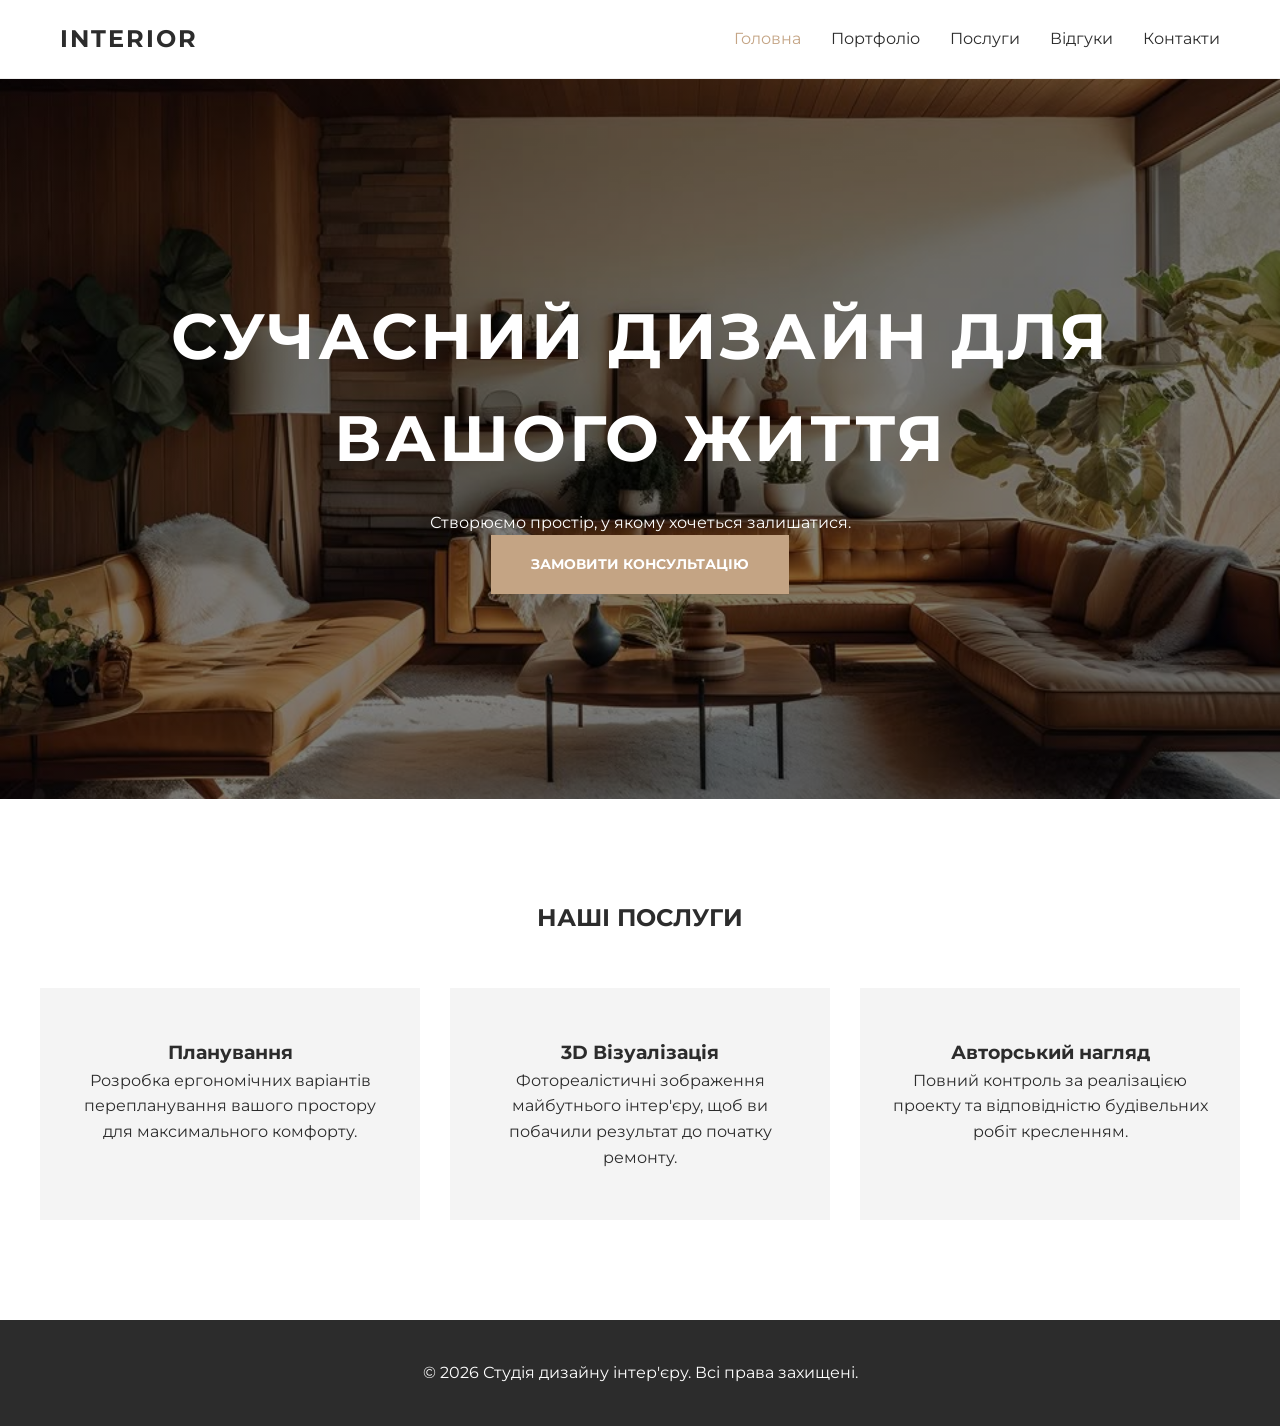
==== index.html @ bb721b7e "Add files via upload" ====
<!DOCTYPE html>
<html lang="uk">
<head>
    <meta charset="UTF-8">
    <meta name="viewport" content="width=device-width, initial-scale=1.0">
    <meta name="description" content="Студія дизайну інтер'єру - створення затишку та сучасних рішень для вашого дому.">
    <title>Дизайн інтер'єру | Головна</title>
    <link rel="icon" type="image/x-icon" href="assets/img/favicon.jpg">
    <link rel="stylesheet" href="assets/css/style.css">

</head>
<body>
    <header class="header">
        <div class="container">
            <a href="index.html" class="logo">INTERIOR</a>
            <nav class="nav">
                <ul class="nav__list">
                    <li><a href="index.html" class="active">Головна</a></li>
                    <li><a href="portfolio.html">Портфоліо</a></li>
                    <li><a href="#services">Послуги</a></li>
                    <li><a href="reviews.html">Відгуки</a></li>
                    <li><a href="contacts.html">Контакти</a></li>
                </ul>
            </nav>
            <button class="burger-btn" id="burger-btn">
                <span></span>
            </button>
        </div>
    </header>

    <main>
        <section class="hero">
            <div class="hero__content">
                <h1>Сучасний дизайн для вашого життя</h1>
                <p>Створюємо простір, у якому хочеться залишатися.</p>
                <a href="contacts.html" class="btn">Замовити консультацію</a>
            </div>
        </section>

        <section id="services" class="services container">
            <h2 class="section-title reveal">Наші послуги</h2>
            
            <div class="services__grid">
                <div class="service-card reveal">
                    <h3>Планування</h3>
                    <p>Розробка ергономічних варіантів перепланування вашого простору для максимального комфорту.</p>
                </div>
                
                <div class="service-card reveal">
                    <h3>3D Візуалізація</h3>
                    <p>Фотореалістичні зображення майбутнього інтер'єру, щоб ви побачили результат до початку ремонту.</p>
                </div>
                
                <div class="service-card reveal">
                    <h3>Авторський нагляд</h3>
                    <p>Повний контроль за реалізацією проекту та відповідністю будівельних робіт кресленням.</p>
                </div>
            </div>
        </section>
    </main>

    <footer class="footer">
        <div class="container">
            <p>&copy; 2026 Студія дизайну інтер'єру. Всі права захищені.</p>
        </div>
    </footer>

    <script src="js/main.js"></script>
</body>
</html>
---- assets/css/style.css ----
@import url('https://fonts.googleapis.com/css2?family=Montserrat:wght@300;400;700&display=swap');

:root {
    --primary-color: #2c2c2c;
    --accent-color: #c4a484;
    --white: #ffffff;
    --gray: #f4f4f4;
    --error-color: #e74c3c;
    --transition: all 0.3s ease;
}

html {
    scroll-behavior: smooth;
}

* {
    margin: 0;
    padding: 0;
    box-sizing: border-box;
}

body {
    font-family: 'Montserrat', sans-serif;
    line-height: 1.6;
    color: var(--primary-color);
    background-color: var(--white);
    overflow-x: hidden;
}

body.no-scroll {
    overflow: hidden;
}

.container {
    max-width: 1200px;
    margin: 0 auto;
    padding: 0 20px;
}

.header {
    padding: 20px 0;
    border-bottom: 1px solid #eee;
    position: sticky;
    top: 0;
    background: var(--white);
    z-index: 1000;
}

.header .container {
    display: flex;
    justify-content: space-between;
    align-items: center;
}

.logo {
    font-size: 24px;
    font-weight: 700;
    text-decoration: none;
    color: var(--primary-color);
    letter-spacing: 2px;
}

.nav__list {
    display: flex;
    list-style: none;
    gap: 30px;
}

.nav__list a {
    text-decoration: none;
    color: var(--primary-color);
    transition: var(--transition);
}

.nav__list a:hover, .nav__list a.active {
    color: var(--accent-color);
}

.burger-btn {
    display: none;
    background: none;
    border: none;
    cursor: pointer;
    width: 30px;
    height: 20px;
    position: relative;
    z-index: 1001;
}

.burger-btn span, .burger-btn::before, .burger-btn::after {
    content: "";
    position: absolute;
    width: 100%;
    height: 2px;
    background-color: var(--primary-color);
    transition: var(--transition);
    left: 0;
}

.burger-btn::before { top: 0; }
.burger-btn span { top: 9px; }
.burger-btn::after { bottom: 0; }

.burger-btn.active::before { transform: rotate(45deg); top: 9px; }
.burger-btn.active span { opacity: 0; }
.burger-btn.active::after { transform: rotate(-45deg); bottom: 9px; }

.hero {
    height: 80vh;
    background: linear-gradient(rgba(0,0,0,0.5), rgba(0,0,0,0.5)), url('../img/hero-bg.webp');
    background-size: cover;
    background-position: center;
    background-attachment: fixed;
    display: flex;
    align-items: center;
    justify-content: center;
    text-align: center;
    color: var(--white);
}

.hero h1 {
    font-size: clamp(2.5rem, 5vw, 4rem);
    text-transform: uppercase;
    letter-spacing: 3px;
    margin-bottom: 20px;
}

.btn {
    display: inline-block;
    padding: 18px 40px;
    background-color: var(--accent-color);
    color: var(--white);
    text-decoration: none;
    font-weight: 700;
    text-transform: uppercase;
    font-size: 14px;
    transition: var(--transition);
    border: none;
    cursor: pointer;
}

.btn:hover {
    background-color: #b39374;
    transform: translateY(-3px);
}

.services { padding: 100px 0; }
.section-title { text-align: center; margin-bottom: 50px; text-transform: uppercase; }

.services__grid {
    display: grid;
    grid-template-columns: repeat(auto-fit, minmax(300px, 1fr));
    gap: 30px;
}

.service-card {
    padding: 50px 30px;
    background-color: var(--gray);
    text-align: center;
    transition: var(--transition);
}

.service-card:hover {
    background-color: var(--white);
    box-shadow: 0 10px 30px rgba(0,0,0,0.05);
    transform: translateY(-10px);
}

.portfolio__grid {
    display: grid;
    grid-template-columns: repeat(auto-fit, minmax(350px, 1fr));
    gap: 40px;
    padding-bottom: 80px;
}

.project-card__img { height: 350px; overflow: hidden; }
.project-card__img img { width: 100%; height: 100%; object-fit: cover; transition: 0.6s; }
.project-card:hover img { transform: scale(1.08); }

.contacts__wrapper { max-width: 600px; margin: 0 auto 80px; }
.contact-form { display: flex; flex-direction: column; gap: 25px; }
.form-group { display: flex; flex-direction: column; position: relative; }

.contact-form input, .contact-form textarea {
    padding: 15px;
    border: 1px solid #ddd;
    font-family: inherit;
    transition: var(--transition);
}

.error-msg { color: var(--error-color); font-size: 0.8rem; margin-top: 5px; display: none; }
.form-group.error input,
.form-group.error textarea { border-color: var(--error-color); }
.form-group.error .error-msg { display: block; }

.footer { padding: 40px 0; background: var(--primary-color); color: var(--white); text-align: center; }

@media (max-width: 768px) {
    .burger-btn { display: block; }
    .nav { position: fixed; top: 0; right: -100%; width: 100%; height: 100vh; background: var(--white); transition: 0.4s; display: flex; justify-content: center; align-items: center; z-index: 1000; }
    .nav.active { right: 0; }
    .nav__list { flex-direction: column; gap: 40px; }
}

.reveal {
    opacity: 0;
    transform: translateY(30px);
    transition: all 0.8s ease-out;
}

.reveal.active {
    opacity: 1;
    transform: translateY(0);
}
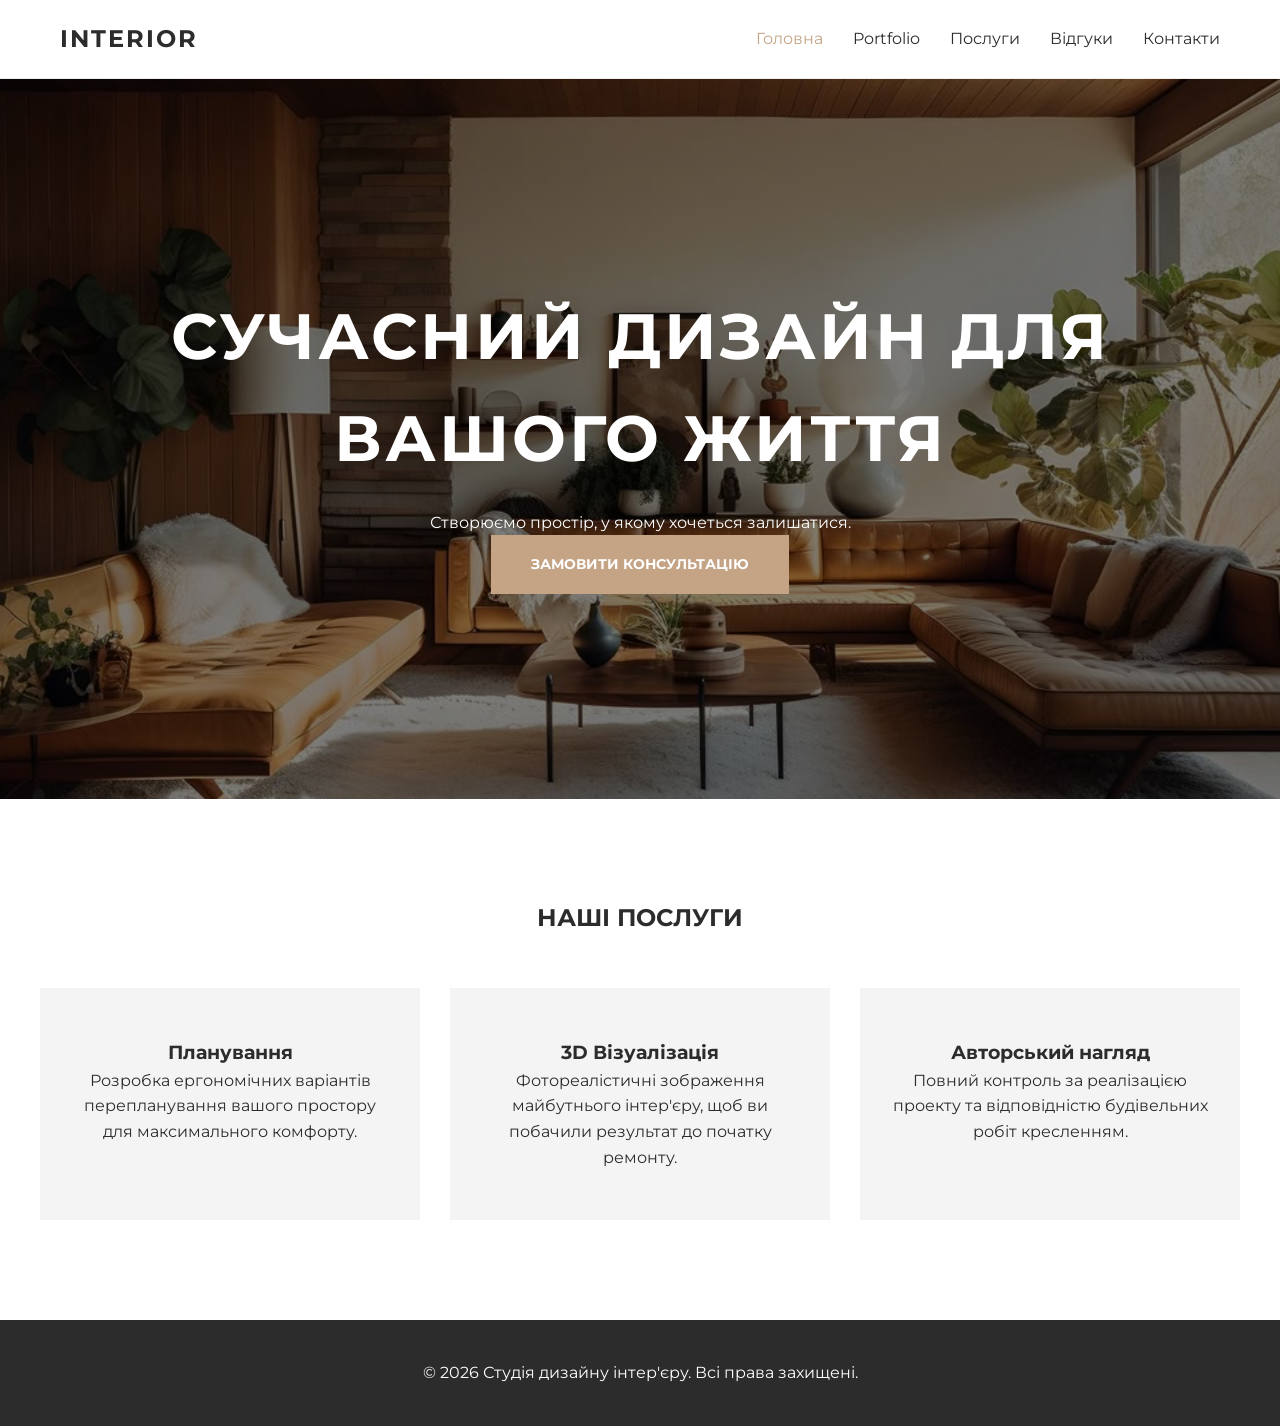
==== commit 776d4d5f: "Add files via upload" ====
--- a/index.html
+++ b/index.html
@@ -5,9 +5,8 @@
     <meta name="viewport" content="width=device-width, initial-scale=1.0">
     <meta name="description" content="Студія дизайну інтер'єру - створення затишку та сучасних рішень для вашого дому.">
     <title>Дизайн інтер'єру | Головна</title>
-    <link rel="icon" type="image/x-icon" href="assets/img/favicon.jpg">
+    <link rel="icon" type="image/png" href="assets/img/favicon.jpg">
     <link rel="stylesheet" href="assets/css/style.css">
-
 </head>
 <body>
     <header class="header">
@@ -16,13 +15,13 @@
             <nav class="nav">
                 <ul class="nav__list">
                     <li><a href="index.html" class="active">Головна</a></li>
-                    <li><a href="portfolio.html">Портфоліо</a></li>
+                    <li><a href="portfolio.html">Portfolio</a></li>
                     <li><a href="#services">Послуги</a></li>
                     <li><a href="reviews.html">Відгуки</a></li>
                     <li><a href="contacts.html">Контакти</a></li>
                 </ul>
             </nav>
-            <button class="burger-btn" id="burger-btn">
+            <button class="burger-btn" id="burger-btn" aria-label="Відкрити меню">
                 <span></span>
             </button>
         </div>
--- a/assets/css/style.css
+++ b/assets/css/style.css
@@ -110,7 +110,7 @@
     background: linear-gradient(rgba(0,0,0,0.5), rgba(0,0,0,0.5)), url('../img/hero-bg.webp');
     background-size: cover;
     background-position: center;
-    background-attachment: fixed;
+    background-attachment: scroll;
     display: flex;
     align-items: center;
     justify-content: center;
@@ -202,6 +202,12 @@
     .nav__list { flex-direction: column; gap: 40px; }
 }
 
+@media (min-width: 1025px) {
+    .hero {
+        background-attachment: fixed;
+    }
+}
+
 .reveal {
     opacity: 0;
     transform: translateY(30px);
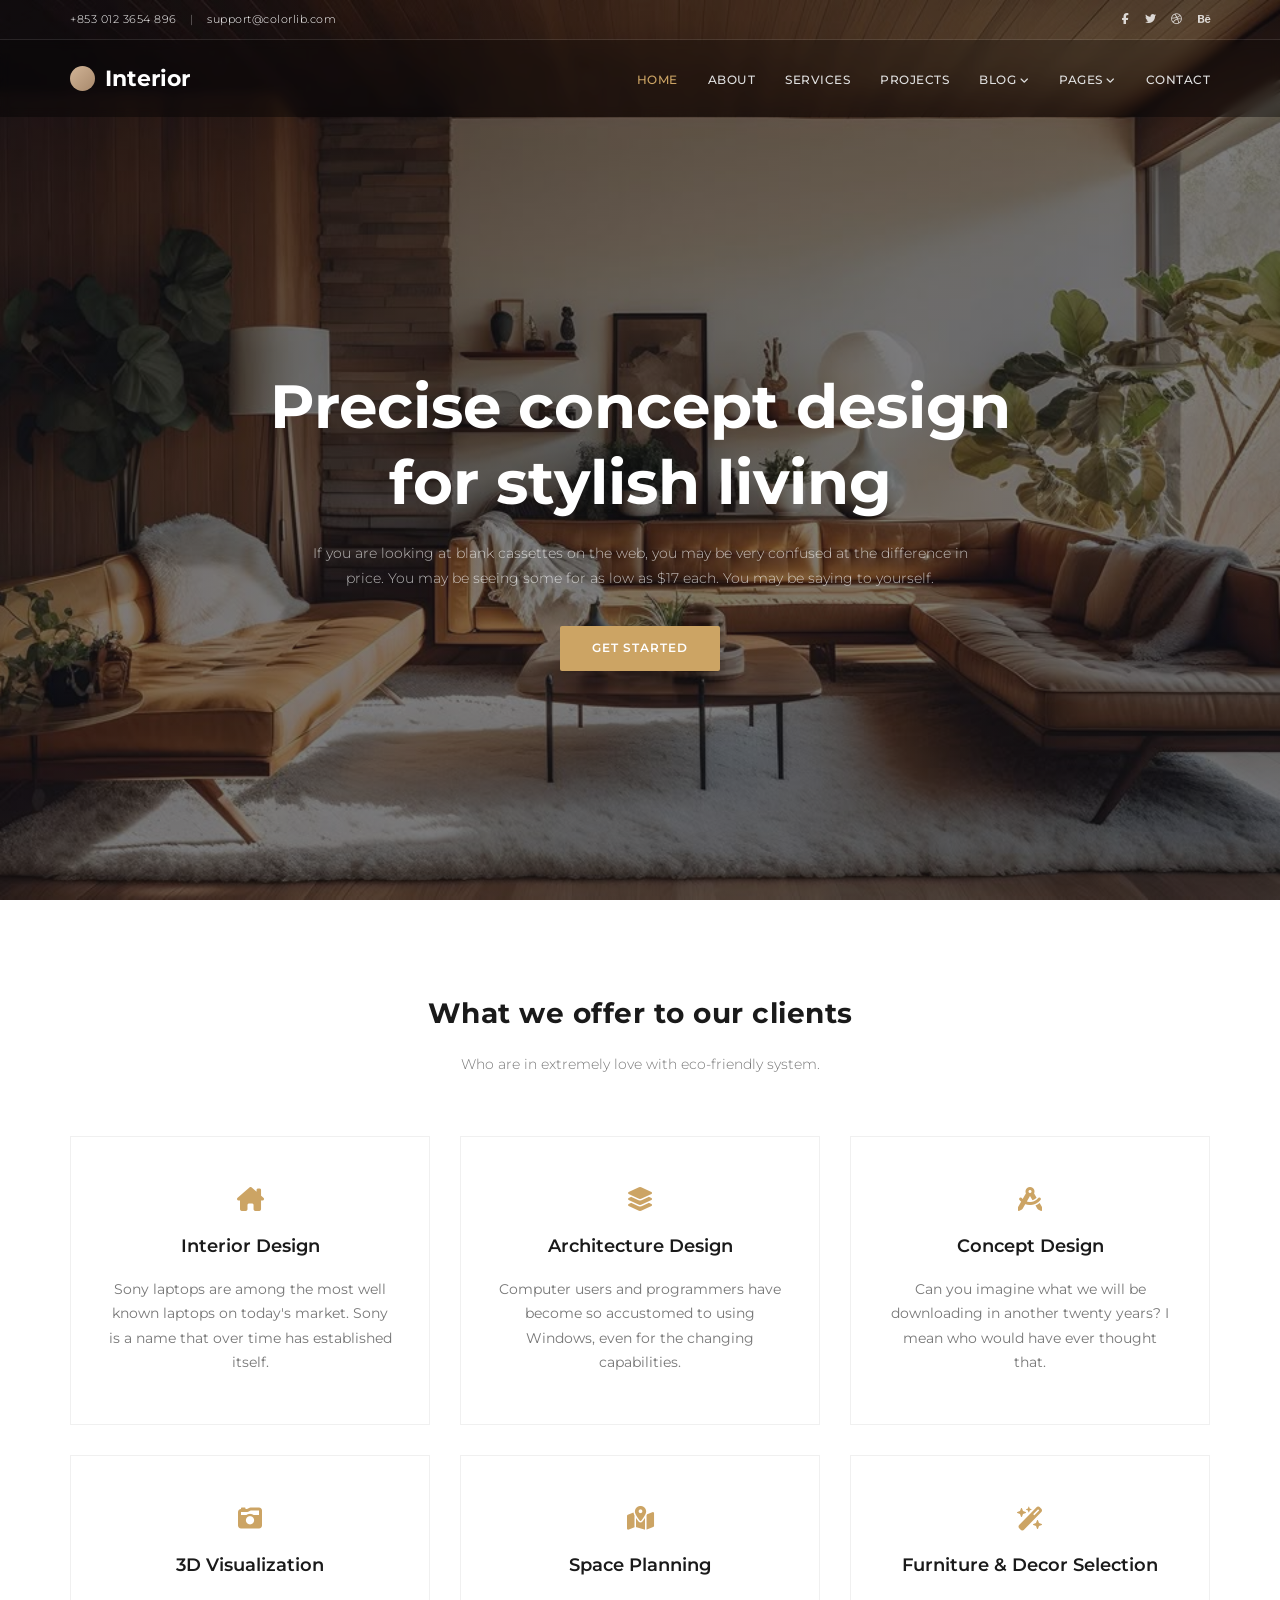
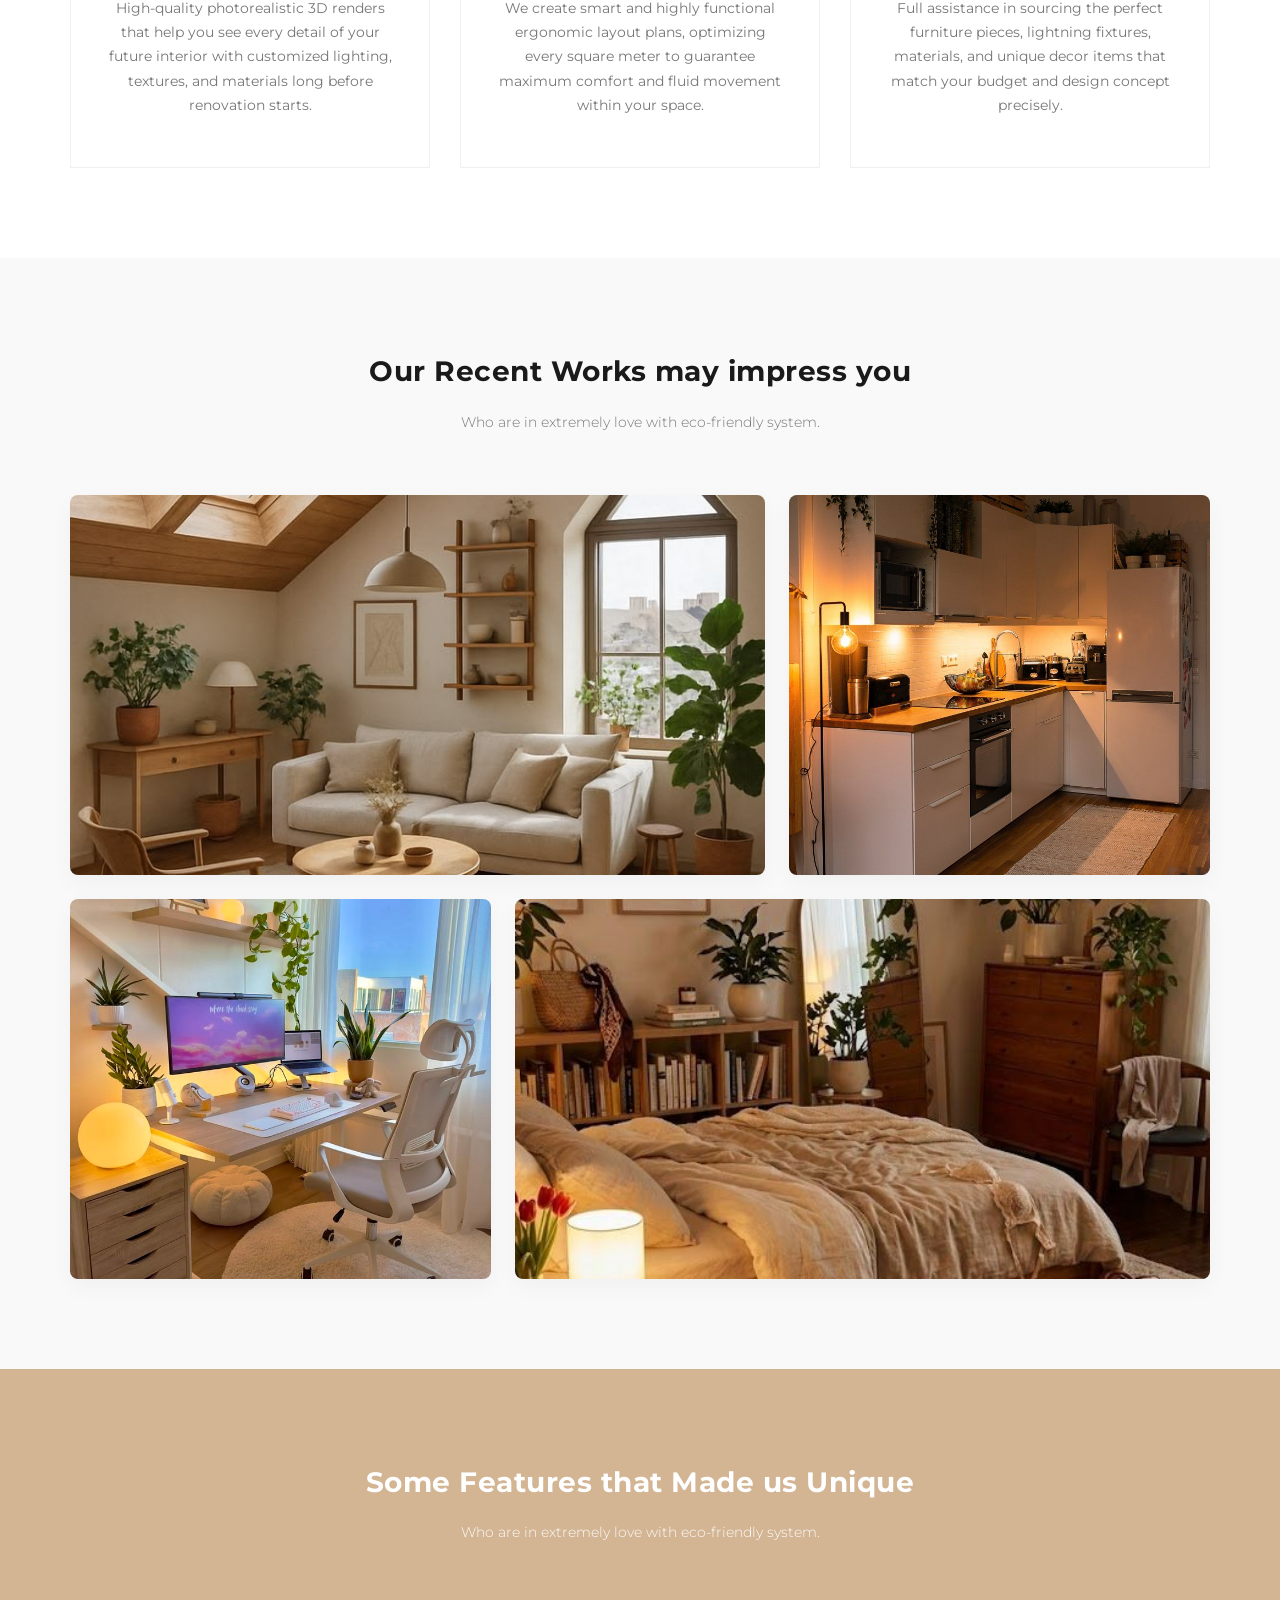
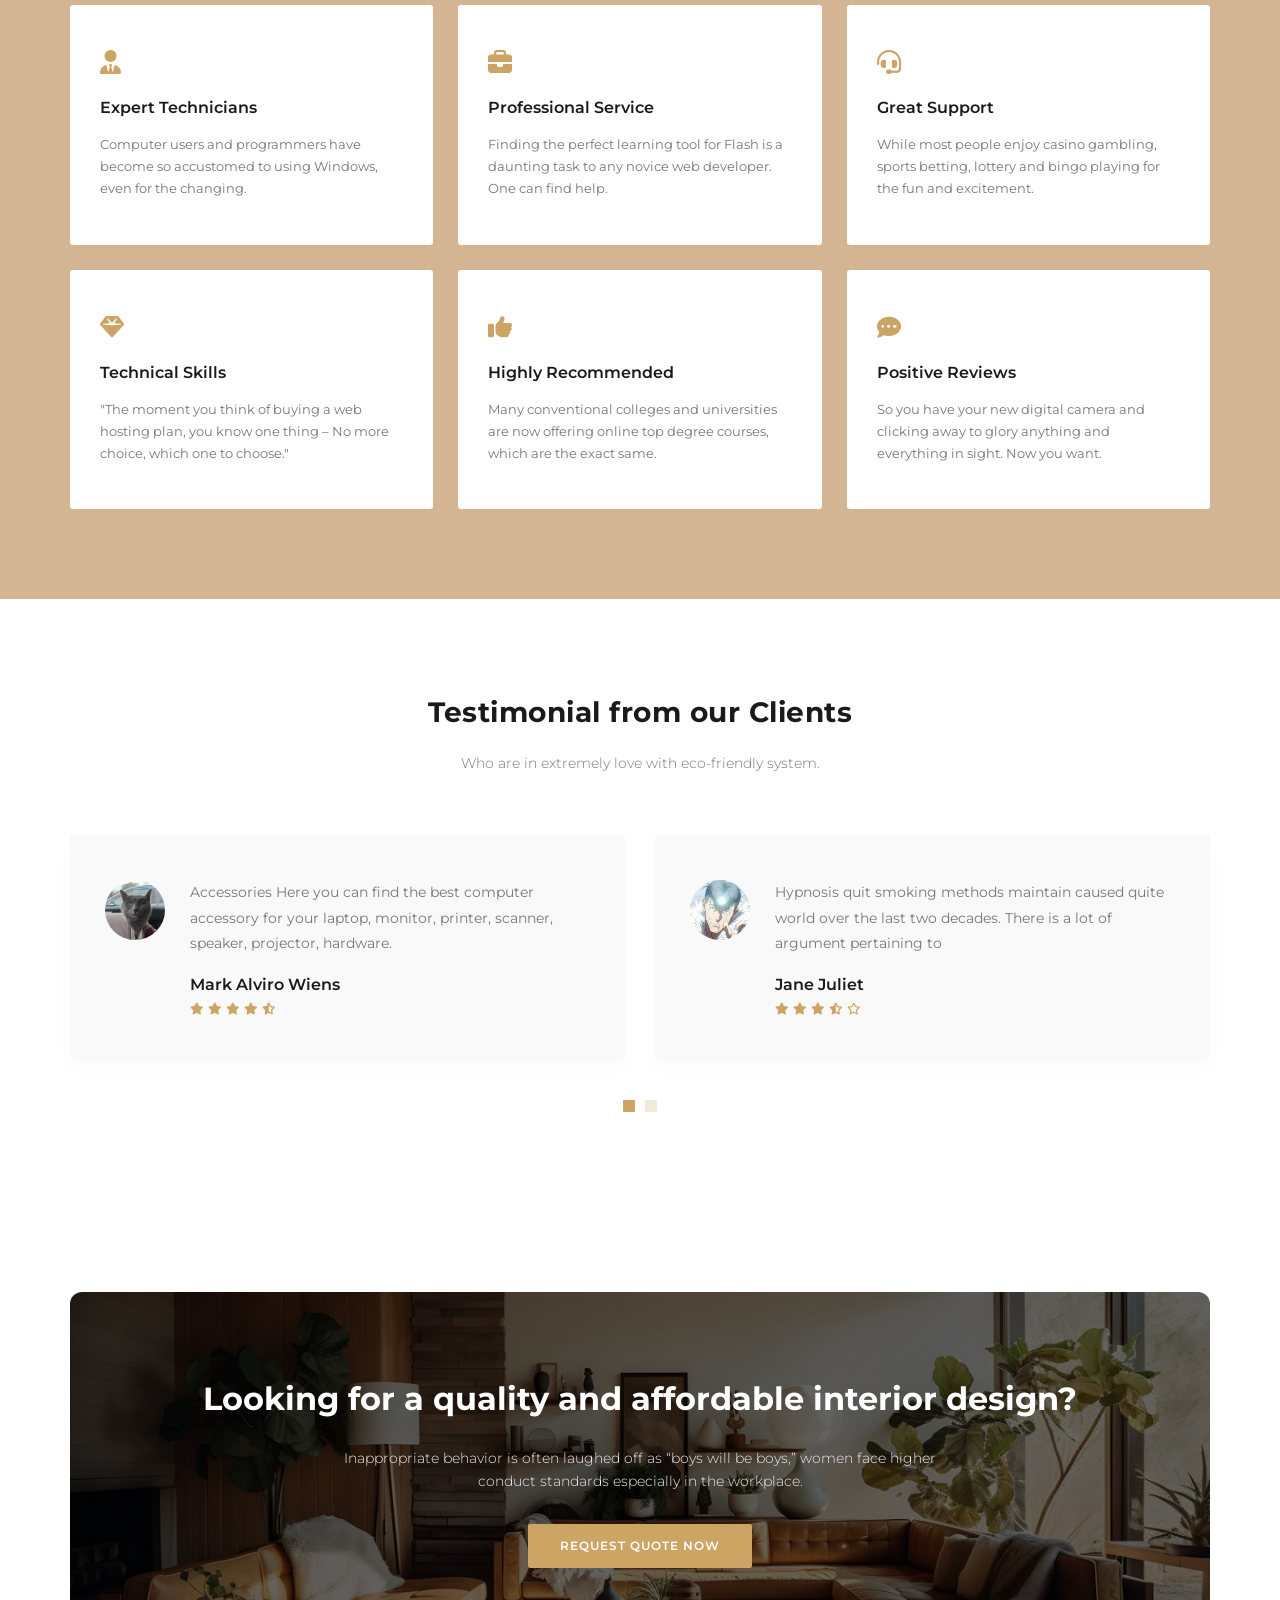
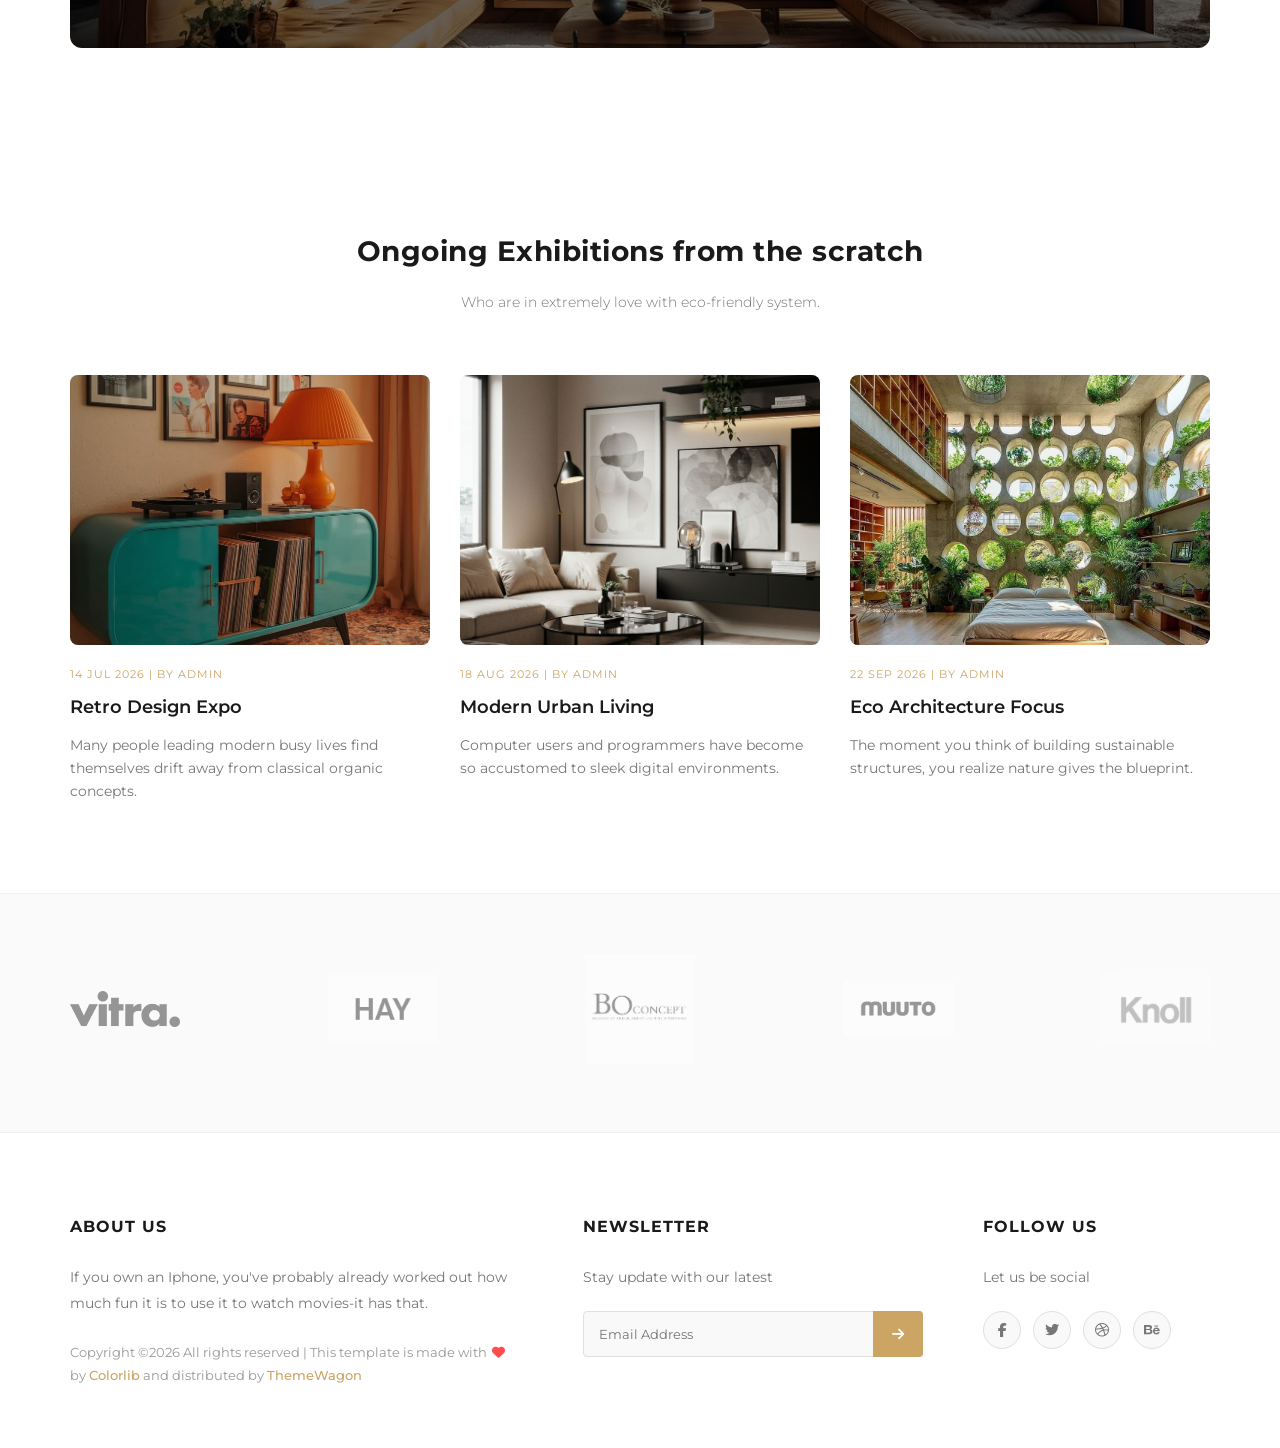
==== commit 316a9411: "Add files via upload new design, added: pages, blog" ====
--- a/index.html
+++ b/index.html
@@ -1,66 +1,350 @@
 <!DOCTYPE html>
-<html lang="uk">
+<html lang="en">
 <head>
     <meta charset="UTF-8">
     <meta name="viewport" content="width=device-width, initial-scale=1.0">
-    <meta name="description" content="Студія дизайну інтер'єру - створення затишку та сучасних рішень для вашого дому.">
-    <title>Дизайн інтер'єру | Головна</title>
-    <link rel="icon" type="image/png" href="assets/img/favicon.jpg">
+    <meta name="description" content="Interior Design Studio - Precise concept design for stylish living.">
+    <title>Interior Design | Home</title>
+    <link class="favicon" rel="icon" type="image/x-icon" href="assets/img/favicon.ico.jpg">
     <link rel="stylesheet" href="assets/css/style.css">
+    <link rel="stylesheet" href="https://cdnjs.cloudflare.com/ajax/libs/font-awesome/6.4.0/css/all.min.css">
+    <style>
+        /* Стилі для випадаючого меню */
+        .dropdown-menu {
+            position: absolute;
+            top: 100%;
+            left: 0;
+            background-color: #ffffff;
+            min-width: 180px;
+            box-shadow: 0px 8px 24px rgba(0, 0, 0, 0.1);
+            list-style: none;
+            padding: 10px 0;
+            margin: 0;
+            opacity: 0;
+            visibility: hidden;
+            transform: translateY(10px);
+            transition: all 0.3s ease;
+            z-index: 1000;
+            border-top: 2px solid #cca464;
+        }
+        .dropdown-menu li { width: 100%; }
+        .dropdown-menu li a {
+            display: block;
+            padding: 10px 20px !important;
+            color: #222222 !important;
+            font-size: 13px !important;
+            text-transform: none !important;
+            transition: all 0.2s ease;
+        }
+        .dropdown-menu li a:hover {
+            background-color: #fcf9f2;
+            color: #cca464 !important;
+            padding-left: 25px !important;
+        }
+        .dropdown:hover .dropdown-menu {
+            opacity: 1;
+            visibility: visible;
+            transform: translateY(0);
+        }
+    </style>
 </head>
 <body>
     <header class="header">
-        <div class="container">
-            <a href="index.html" class="logo">INTERIOR</a>
-            <nav class="nav">
-                <ul class="nav__list">
-                    <li><a href="index.html" class="active">Головна</a></li>
-                    <li><a href="portfolio.html">Portfolio</a></li>
-                    <li><a href="#services">Послуги</a></li>
-                    <li><a href="reviews.html">Відгуки</a></li>
-                    <li><a href="contacts.html">Контакти</a></li>
-                </ul>
-            </nav>
-            <button class="burger-btn" id="burger-btn" aria-label="Відкрити меню">
-                <span></span>
-            </button>
+        <div class="header__top">
+            <div class="container header__top-wrapper">
+                <div class="header__top-contacts">
+                    <span>+853 012 3654 896</span>
+                    <span class="separator">|</span>
+                    <span>support@colorlib.com</span>
+                </div>
+                <div class="header__top-socials">
+                    <a href="#"><i class="fa-brands fa-facebook-f"></i></a>
+                    <a href="#"><i class="fa-brands fa-twitter"></i></a>
+                    <a href="#"><i class="fa-brands fa-dribbble"></i></a>
+                    <a href="#"><i class="fa-brands fa-behance"></i></a>
+                </div>
+            </div>
+        </div>
+
+        <div class="header__main">
+            <div class="container header__main-wrapper">
+                <a href="index.html" class="logo">
+                    <span class="logo-icon"></span>Interior
+                </a>
+                <nav class="nav" id="nav-menu">
+                    <ul class="nav__list">
+                        <li><a href="index.html" class="active">Home</a></li>
+                        <li><a href="about.html">About</a></li>
+                        <li><a href="index.html#services">Services</a></li>
+                        <li><a href="portfolio.html">Projects</a></li>
+                        <li class="dropdown" style="position: relative;">
+                            <a href="#">Blog <i class="fa-solid fa-angle-down" style="font-size: 10px;"></i></a>
+                            <ul class="dropdown-menu">
+                                <li><a href="blog.html">Blog Grid</a></li>
+                                <li><a href="blog-single.html">Blog Single</a></li>
+                            </ul>
+                        </li>
+                        <li class="dropdown" style="position: relative;">
+                            <a href="#">Pages <i class="fa-solid fa-angle-down" style="font-size: 10px;"></i></a>
+                            <ul class="dropdown-menu">
+                                <li><a href="elementsandfaq.html">Elements & FAQ</a></li>
+                                <li><a href="reviews.html">Testimonials</a></li>
+                            </ul>
+                        </li>
+                        <li><a href="contacts.html">Contact</a></li>
+                    </ul>
+                </nav>
+                <button class="burger-btn" id="burger-btn" aria-label="Toggle navigation">
+                    <span></span>
+                </button>
+            </div>
         </div>
     </header>
 
     <main>
         <section class="hero">
-            <div class="hero__content">
-                <h1>Сучасний дизайн для вашого життя</h1>
-                <p>Створюємо простір, у якому хочеться залишатися.</p>
-                <a href="contacts.html" class="btn">Замовити консультацію</a>
-            </div>
-        </section>
-
-        <section id="services" class="services container">
-            <h2 class="section-title reveal">Наші послуги</h2>
-            
-            <div class="services__grid">
-                <div class="service-card reveal">
-                    <h3>Планування</h3>
-                    <p>Розробка ергономічних варіантів перепланування вашого простору для максимального комфорту.</p>
-                </div>
-                
-                <div class="service-card reveal">
-                    <h3>3D Візуалізація</h3>
-                    <p>Фотореалістичні зображення майбутнього інтер'єру, щоб ви побачили результат до початку ремонту.</p>
-                </div>
-                
-                <div class="service-card reveal">
-                    <h3>Авторський нагляд</h3>
-                    <p>Повний контроль за реалізацією проекту та відповідністю будівельних робіт кресленням.</p>
-                </div>
-            </div>
-        </section>
+            <div class="hero__content container">
+                <h1>Precise concept design<br>for stylish living</h1>
+                <p>If you are looking at blank cassettes on the web, you may be very confused at the difference in price. You may be seeing some for as low as $17 each. You may be saying to yourself.</p>
+                <a href="contacts.html" class="btn">GET STARTED</a>
+            </div>
+        </section>
+
+        <section id="services" class="section-padding">
+            <div class="container">
+                <div class="section-intro">
+                    <h2>What we offer to our clients</h2>
+                    <p>Who are in extremely love with eco-friendly system.</p>
+                </div>
+                <div class="services-grid">
+                    <div class="service-box">
+                        <i class="fa-solid fa-house-chimney" style="font-size: 24px; color: var(--accent-gold); margin-bottom: 20px;"></i>
+                        <h3>Interior Design</h3>
+                        <p>Sony laptops are among the most well known laptops on today's market. Sony is a name that over time has established itself.</p>
+                    </div>
+                    <div class="service-box">
+                        <i class="fa-solid fa-layer-group" style="font-size: 24px; color: var(--accent-gold); margin-bottom: 20px;"></i>
+                        <h3>Architecture Design</h3>
+                        <p>Computer users and programmers have become so accustomed to using Windows, even for the changing capabilities.</p>
+                    </div>
+                    <div class="service-box">
+                        <i class="fa-solid fa-compass-drafting" style="font-size: 24px; color: var(--accent-gold); margin-bottom: 20px;"></i>
+                        <h3>Concept Design</h3>
+                        <p>Can you imagine what we will be downloading in another twenty years? I mean who would have ever thought that.</p>
+                    </div>
+                    <div class="service-box">
+                        <i class="fa-solid fa-camera-retro" style="font-size: 24px; color: var(--accent-gold); margin-bottom: 20px;"></i>
+                        <h3>3D Visualization</h3>
+                        <p>High-quality photorealistic 3D renders that help you see every detail of your future interior with customized lighting, textures, and materials long before renovation starts.</p>
+                    </div>
+                    <div class="service-box">
+                        <i class="fa-solid fa-map-location-dot" style="font-size: 24px; color: var(--accent-gold); margin-bottom: 20px;"></i>
+                        <h3>Space Planning</h3>
+                        <p>We create smart and highly functional ergonomic layout plans, optimizing every square meter to guarantee maximum comfort and fluid movement within your space.</p>
+                    </div>
+                    <div class="service-box">
+                        <i class="fa-solid fa-wand-magic-sparkles" style="font-size: 24px; color: var(--accent-gold); margin-bottom: 20px;"></i>
+                        <h3>Furniture & Decor Selection</h3>
+                        <p>Full assistance in sourcing the perfect furniture pieces, lightning fixtures, materials, and unique decor items that match your budget and design concept precisely.</p>
+                    </div>
+                </div>
+            </div>
+        </section>
+
+        <section class="section-padding" style="background-color: var(--bg-light);">
+            <div class="container">
+                <div class="section-intro">
+                    <h2>Our Recent Works may impress you</h2>
+                    <p>Who are in extremely love with eco-friendly system.</p>
+                </div>
+                <div class="works-grid">
+                    <div class="work-item"><img src="assets/img/p1.webp" alt="Layout Design"></div>
+                    <div class="work-item"><img src="assets/img/p2.webp" alt="Modern Office"></div>
+                    <div class="work-item"><img src="assets/img/p3.webp" alt="Classic Staircase"></div>
+                    <div class="work-item"><img src="assets/img/p4.webp" alt="Luxury Bedroom"></div>
+                </div>
+            </div>
+        </section>
+
+        <section class="section-padding features-section">
+            <div class="container">
+                <div class="section-intro">
+                    <h2>Some Features that Made us Unique</h2>
+                    <p>Who are in extremely love with eco-friendly system.</p>
+                </div>
+                <div class="features-grid">
+                    <div class="feature-box">
+                        <i class="fa-solid fa-user-tie"></i>
+                        <h3>Expert Technicians</h3>
+                        <p>Computer users and programmers have become so accustomed to using Windows, even for the changing.</p>
+                    </div>
+                    <div class="feature-box">
+                        <i class="fa-solid fa-briefcase"></i>
+                        <h3>Professional Service</h3>
+                        <p>Finding the perfect learning tool for Flash is a daunting task to any novice web developer. One can find help.</p>
+                    </div>
+                    <div class="feature-box">
+                        <i class="fa-solid fa-headset"></i>
+                        <h3>Great Support</h3>
+                        <p>While most people enjoy casino gambling, sports betting, lottery and bingo playing for the fun and excitement.</p>
+                    </div>
+                    <div class="feature-box">
+                        <i class="fa-solid fa-gem"></i>
+                        <h3>Technical Skills</h3>
+                        <p>"The moment you think of buying a web hosting plan, you know one thing – No more choice, which one to choose."</p>
+                    </div>
+                    <div class="feature-box">
+                        <i class="fa-solid fa-thumbs-up"></i>
+                        <h3>Highly Recommended</h3>
+                        <p>Many conventional colleges and universities are now offering online top degree courses, which are the exact same.</p>
+                    </div>
+                    <div class="feature-box">
+                        <i class="fa-solid fa-comment-dots"></i>
+                        <h3>Positive Reviews</h3>
+                        <p>So you have your new digital camera and clicking away to glory anything and everything in sight. Now you want.</p>
+                    </div>
+                </div>
+            </div>
+        </section>
+
+        <section class="section-padding testimonials-section">
+            <div class="container">
+                <div class="section-intro">
+                    <h2>Testimonial from our Clients</h2>
+                    <p>Who are in extremely love with eco-friendly system.</p>
+                </div>
+                <div class="testimonials-page active" id="testimonials-p1">
+                    <div class="testimonials-grid">
+                        <div class="testimonial-card">
+                            <div class="testimonial-header">
+                                <div class="testimonial-avatar"><img src="assets/img/user1.jpg" alt="Mark Alviro Wiens"></div>
+                                <div class="testimonial-info">
+                                    <p class="testimonial-text">Accessories Here you can find the best computer accessory for your laptop, monitor, printer, scanner, speaker, projector, hardware.</p>
+                                    <h3 class="testimonial-name">Mark Alviro Wiens</h3>
+                                    <div class="stars"><i class="fa-solid fa-star"></i><i class="fa-solid fa-star"></i><i class="fa-solid fa-star"></i><i class="fa-solid fa-star"></i><i class="fa-solid fa-star-half-stroke"></i></div>
+                                </div>
+                            </div>
+                        </div>
+                        <div class="testimonial-card">
+                            <div class="testimonial-header">
+                                <div class="testimonial-avatar"><img src="assets/img/user2.jpg" alt="Jane Juliet"></div>
+                                <div class="testimonial-info">
+                                    <p class="testimonial-text">Hypnosis quit smoking methods maintain caused quite world over the last two decades. There is a lot of argument pertaining to</p>
+                                    <h3 class="testimonial-name">Jane Juliet</h3>
+                                    <div class="stars"><i class="fa-solid fa-star"></i><i class="fa-solid fa-star"></i><i class="fa-solid fa-star"></i><i class="fa-solid fa-star-half-stroke"></i><i class="fa-regular fa-star"></i></div>
+                                </div>
+                            </div>
+                        </div>
+                    </div>
+                </div>
+                <div class="testimonials-page" id="testimonials-p2">
+                    <div class="testimonials-grid">
+                        <div class="testimonial-card">
+                            <div class="testimonial-header">
+                                <div class="testimonial-avatar"><img src="assets/img/user3.jpg" alt="John Joe"></div>
+                                <div class="testimonial-info">
+                                    <p class="testimonial-text">Great emotional design and fast communication! The team completely redefined our workspace, making it both cozy and extremely practical.</p>
+                                    <h3 class="testimonial-name">John Joe</h3>
+                                    <div class="stars"><i class="fa-solid fa-star"></i><i class="fa-solid fa-star"></i><i class="fa-solid fa-star"></i><i class="fa-solid fa-star"></i><i class="fa-solid fa-star"></i></div>
+                                </div>
+                            </div>
+                        </div>
+                        <div class="testimonial-card">
+                            <div class="testimonial-header">
+                                <div class="testimonial-avatar"><img src="assets/img/user4.jpg" alt="Alex Smith"></div>
+                                <div class="testimonial-info">
+                                    <p class="testimonial-text">Highly recommended professional services! From initial conceptual plans to the absolute final renders, everything was delivered strictly on schedule.</p>
+                                    <h3 class="testimonial-name">Alex Smith</h3>
+                                    <div class="stars"><i class="fa-solid fa-star"></i><i class="fa-solid fa-star"></i><i class="fa-solid fa-star"></i><i class="fa-solid fa-star"></i><i class="fa-regular fa-star"></i></div>
+                                </div>
+                            </div>
+                        </div>
+                    </div>
+                </div>
+                <div class="testimonials-pagination">
+                    <span class="dot active" data-page="1"></span>
+                    <span class="dot" data-page="2"></span>
+                </div>
+            </div>
+        </section>
+
+        <section class="cta-section">
+            <div class="container">
+                <h2>Looking for a quality and affordable interior design?</h2>
+                <p>Inappropriate behavior is often laughed off as “boys will be boys,” women face higher conduct standards especially in the workplace.</p>
+                <a href="contacts.html" class="btn">Request Quote Now</a>
+            </div>
+        </section>
+
+        <section class="section-padding">
+            <div class="container">
+                <div class="section-intro">
+                    <h2>Ongoing Exhibitions from the scratch</h2>
+                    <p>Who are in extremely love with eco-friendly system.</p>
+                </div>
+                <div class="exhibitions-grid">
+                    <div class="exhibition-box">
+                        <div class="exhibition-thumb"><img src="assets/img/e1.jpg" alt="Exhibition 1"></div>
+                        <span class="exhibition-meta">14 Jul 2026 | By Admin</span>
+                        <h3>Retro Design Expo</h3>
+                        <p>Many people leading modern busy lives find themselves drift away from classical organic concepts.</p>
+                    </div>
+                    <div class="exhibition-box">
+                        <div class="exhibition-thumb"><img src="assets/img/e2.jpg" alt="Exhibition 2"></div>
+                        <span class="exhibition-meta">18 Aug 2026 | By Admin</span>
+                        <h3>Modern Urban Living</h3>
+                        <p>Computer users and programmers have become so accustomed to sleek digital environments.</p>
+                    </div>
+                    <div class="exhibition-box">
+                        <div class="exhibition-thumb"><img src="assets/img/e3.jpg" alt="Exhibition 3"></div>
+                        <span class="exhibition-meta">22 Sep 2026 | By Admin</span>
+                        <h3>Eco Architecture Focus</h3>
+                        <p>The moment you think of building sustainable structures, you realize nature gives the blueprint.</p>
+                    </div>
+                </div>
+            </div>
+        </section>
+
+        <div class="brand-section">
+            <div class="container brand-wrapper">
+                <div class="brand-item"><img src="assets/img/b1.png" alt="Vitra"></div>
+                <div class="brand-item"><img src="assets/img/b2.png" alt="HAY"></div>
+                <div class="brand-item"><img src="assets/img/b3.png" alt="BoConcept"></div>
+                <div class="brand-item"><img src="assets/img/b4.png" alt="Muuto"></div>
+                <div class="brand-item"><img src="assets/img/b5.png" alt="Knoll"></div>
+            </div>
+        </div>
     </main>
 
     <footer class="footer">
         <div class="container">
-            <p>&copy; 2026 Студія дизайну інтер'єру. Всі права захищені.</p>
+            <div class="footer-grid">
+                <div class="footer-box about-box">
+                    <h4>About Us</h4>
+                    <p>If you own an Iphone, you've probably already worked out how much fun it is to use it to watch movies-it has that.</p>
+                    <p class="copyright-text">
+                        Copyright &copy;2026 All rights reserved | This template is made with <i class="fa-solid fa-heart"></i> by <a href="https://colorlib.com" target="_blank">Colorlib</a> and distributed by <a href="https://themewagon.com" target="_blank">ThemeWagon</a>
+                    </p>
+                </div>
+                <div class="footer-box newsletter-box">
+                    <h4>Newsletter</h4>
+                    <p>Stay update with our latest</p>
+                    <form action="#" class="newsletter-form">
+                        <input type="email" placeholder="Email Address" required>
+                        <button type="submit"><i class="fa-solid fa-arrow-right"></i></button>
+                    </form>
+                </div>
+                <div class="footer-box social-box">
+                    <h4>Follow Us</h4>
+                    <p>Let us be social</p>
+                    <div class="footer-socials">
+                        <a href="#"><i class="fa-brands fa-facebook-f"></i></a>
+                        <a href="#"><i class="fa-brands fa-twitter"></i></a>
+                        <a href="#"><i class="fa-brands fa-dribbble"></i></a>
+                        <a href="#"><i class="fa-brands fa-behance"></i></a>
+                    </div>
+                </div>
+            </div>
         </div>
     </footer>
 
--- a/assets/css/style.css
+++ b/assets/css/style.css
@@ -1,16 +1,14 @@
-@import url('https://fonts.googleapis.com/css2?family=Montserrat:wght@300;400;700&display=swap');
+/* Підключення преміального шрифту Montserrat */
+@import url('https://fonts.googleapis.com/css2?family=Montserrat:wght@300;400;500;600;700&display=swap');
 
 :root {
-    --primary-color: #2c2c2c;
-    --accent-color: #c4a484;
+    --primary-dark: #1a1a1a;
+    --accent-gold: #cca464;
+    --accent-gold-hover: #b89353;
+    --text-muted: #777777;
+    --bg-light: #f9f9f9;
     --white: #ffffff;
-    --gray: #f4f4f4;
-    --error-color: #e74c3c;
-    --transition: all 0.3s ease;
-}
-
-html {
-    scroll-behavior: smooth;
+    --transition: all 0.3s ease-in-out;
 }
 
 * {
@@ -19,45 +17,120 @@
     box-sizing: border-box;
 }
 
+html {
+    scroll-behavior: smooth;
+}
+
 body {
     font-family: 'Montserrat', sans-serif;
-    line-height: 1.6;
-    color: var(--primary-color);
+    color: var(--primary-dark);
     background-color: var(--white);
+    line-height: 1.7;
     overflow-x: hidden;
-}
-
-body.no-scroll {
-    overflow: hidden;
+    width: 100%;
 }
 
 .container {
-    max-width: 1200px;
+    max-width: 1170px;
     margin: 0 auto;
-    padding: 0 20px;
-}
-
+    padding: 0 15px;
+    width: 100%;
+}
+
+/* Двошарова Шапка Сайту (Header) */
 .header {
-    padding: 20px 0;
-    border-bottom: 1px solid #eee;
-    position: sticky;
+    position: fixed;
     top: 0;
-    background: var(--white);
+    left: 0;
+    width: 100%;
     z-index: 1000;
-}
-
-.header .container {
+    background: transparent;
+    padding: 0;
+    transition: var(--transition);
+}
+
+/* Ефект затемнення шапки при скролі */
+.header.scrolled {
+    background-color: rgba(17, 17, 17, 0.98);
+    box-shadow: 0 4px 20px rgba(0,0,0,0.2);
+}
+
+/* Upper line of contacts and social links */
+.header__top {
+    background-color: rgba(0, 0, 0, 0.2);
+    border-bottom: 1px solid rgba(255, 255, 255, 0.1);
+    padding: 10px 0;
+}
+
+.header__top-wrapper {
     display: flex;
     justify-content: space-between;
     align-items: center;
+    font-size: 11px;
+    color: var(--white);
+    font-weight: 300;
+    letter-spacing: 0.5px;
+}
+
+.header__top-contacts .separator {
+    margin: 0 10px;
+    opacity: 0.5;
+}
+
+.header__top-socials {
+    display: flex;
+    gap: 15px;
+}
+
+.header__top-socials a {
+    color: var(--white);
+    opacity: 0.8;
+    text-decoration: none;
+    transition: var(--transition);
+}
+
+.header__top-socials a:hover {
+    color: var(--accent-gold);
+    opacity: 1;
+}
+
+/* Main logo and menu row */
+.header__main {
+    padding: 20px 0;
+    background-color: rgba(0, 0, 0, 0.4);
+    backdrop-filter: blur(5px);
+    -webkit-backdrop-filter: blur(5px);
+    transition: var(--transition);
+}
+
+/* Оновлено: тепер для внутрішніх сторінок шапка залишається прозорою, як на Home */
+.header--dark {
+    background-color: transparent !important;
+}
+
+.header__main-wrapper {
+    display: flex;
+    justify-content: space-between;
+    align-items: center;
 }
 
 .logo {
-    font-size: 24px;
+    display: flex;
+    align-items: center;
+    gap: 10px;
+    font-size: 22px;
     font-weight: 700;
+    text-transform: capitalize;
+    color: var(--white);
     text-decoration: none;
-    color: var(--primary-color);
-    letter-spacing: 2px;
+}
+
+.logo-icon {
+    width: 25px;
+    height: 25px;
+    background: linear-gradient(135deg, #d1b496, #a8896c);
+    border-radius: 50%;
+    display: inline-block;
 }
 
 .nav__list {
@@ -68,20 +141,25 @@
 
 .nav__list a {
     text-decoration: none;
-    color: var(--primary-color);
+    color: #e0e0e0;
+    font-size: 12px;
+    font-weight: 500;
+    text-transform: uppercase;
+    letter-spacing: 0.5px;
     transition: var(--transition);
 }
 
 .nav__list a:hover, .nav__list a.active {
-    color: var(--accent-color);
-}
-
+    color: var(--accent-gold);
+}
+
+/* Бургер меню */
 .burger-btn {
     display: none;
     background: none;
     border: none;
     cursor: pointer;
-    width: 30px;
+    width: 28px;
     height: 20px;
     position: relative;
     z-index: 1001;
@@ -92,7 +170,7 @@
     position: absolute;
     width: 100%;
     height: 2px;
-    background-color: var(--primary-color);
+    background-color: var(--white);
     transition: var(--transition);
     left: 0;
 }
@@ -105,116 +183,653 @@
 .burger-btn.active span { opacity: 0; }
 .burger-btn.active::after { transform: rotate(-45deg); bottom: 9px; }
 
+/* Герої Секцій */
 .hero {
-    height: 80vh;
-    background: linear-gradient(rgba(0,0,0,0.5), rgba(0,0,0,0.5)), url('../img/hero-bg.webp');
+    height: 100vh;
+    background: linear-gradient(rgba(20, 20, 25, 0.55), rgba(20, 20, 25, 0.55)), url('../img/hero-bg.webp') no-repeat center center;
     background-size: cover;
-    background-position: center;
-    background-attachment: scroll;
     display: flex;
     align-items: center;
     justify-content: center;
     text-align: center;
     color: var(--white);
-}
-
-.hero h1 {
-    font-size: clamp(2.5rem, 5vw, 4rem);
-    text-transform: uppercase;
-    letter-spacing: 3px;
+    padding-top: 140px;
+    width: 100%;
+}
+
+.hero--sub {
+    height: 45vh;
+    min-height: 300px;
+}
+
+.hero__content h1 {
+    font-size: clamp(2.2rem, 6vw, 3.8rem);
+    font-weight: 700;
+    line-height: 1.25;
     margin-bottom: 20px;
+}
+
+.hero__content p {
+    font-size: 14px;
+    line-height: 1.8;
+    max-width: 680px;
+    color: rgba(255, 255, 255, 0.7);
+    margin: 0 auto 35px;
+    font-weight: 300;
+}
+
+/* Секції та відступи */
+.section-padding {
+    padding: 90px 0;
+}
+
+/* Фікс, щоб шапка не перекривала контент на сторінках Services/Projects */
+.page-top-padding {
+    padding-top: 160px;
+}
+
+.section-intro {
+    text-align: center;
+    max-width: 650px;
+    margin: 0 auto 60px;
+}
+
+.section-intro h2 {
+    font-size: 28px;
+    font-weight: 700;
+    letter-spacing: 0.5px;
+    margin-bottom: 15px;
+}
+
+.section-intro p {
+    color: var(--text-muted);
+    font-size: 14px;
+    font-weight: 300;
 }
 
 .btn {
     display: inline-block;
-    padding: 18px 40px;
-    background-color: var(--accent-color);
+    padding: 12px 32px;
+    background-color: var(--accent-gold);
     color: var(--white);
     text-decoration: none;
-    font-weight: 700;
+    font-weight: 600;
+    font-size: 12px;
     text-transform: uppercase;
-    font-size: 14px;
-    transition: var(--transition);
+    letter-spacing: 1px;
     border: none;
+    border-radius: 2px;
     cursor: pointer;
+    transition: var(--transition);
 }
 
 .btn:hover {
-    background-color: #b39374;
-    transform: translateY(-3px);
-}
-
-.services { padding: 100px 0; }
-.section-title { text-align: center; margin-bottom: 50px; text-transform: uppercase; }
-
-.services__grid {
+    background-color: var(--accent-gold-hover);
+    transform: translateY(-2px);
+}
+
+/* Секція послуг */
+.services-grid {
     display: grid;
     grid-template-columns: repeat(auto-fit, minmax(300px, 1fr));
     gap: 30px;
 }
 
-.service-card {
-    padding: 50px 30px;
-    background-color: var(--gray);
+.service-box {
+    background: var(--white);
+    padding: 50px 35px;
     text-align: center;
-    transition: var(--transition);
-}
-
-.service-card:hover {
+    border: 1px solid #f0f0f0;
+    transition: var(--transition);
+}
+
+.service-box:hover {
+    box-shadow: 0 20px 40px rgba(0,0,0,0.04);
+    transform: translateY(-5px);
+}
+
+.service-box h3 {
+    font-size: 18px;
+    margin-bottom: 15px;
+    font-weight: 600;
+}
+
+.service-box p {
+    font-size: 13.5px;
+    color: var(--text-muted);
+    line-height: 1.8;
+}
+
+/* Grid layout container for portfolio section to centralize blocks */
+.works-grid {
+    display: flex;
+    flex-wrap: wrap;
+    gap: 24px;
+    max-width: 1140px;
+    margin: 0 auto;
+    width: 100%;
+}
+
+.work-item {
+    position: relative;
+    overflow: hidden;
+    border-radius: 8px;
+    box-shadow: 0 8px 25px rgba(0,0,0,0.04);
+    height: 380px;
+}
+
+/* Layout widths for rows inside grid */
+.works-grid .work-item:nth-child(1) { width: calc(62% - 12px); }
+.works-grid .work-item:nth-child(2) { width: calc(38% - 12px); }
+.works-grid .work-item:nth-child(3) { width: calc(38% - 12px); }
+.works-grid .work-item:nth-child(4) { width: calc(62% - 12px); }
+
+/* Image behavior configurations */
+.work-item img {
+    width: 100%;
+    height: 100%;
+    object-fit: cover;
+    display: block;
+    transition: var(--transition);
+}
+
+.work-item:hover img {
+    transform: scale(1.03);
+}
+
+/* Золота секція */
+.features-section {
+    background-color: #d3b593;
+    color: var(--white);
+}
+
+.features-section .section-intro h2 { color: var(--white); }
+.features-section .section-intro p { color: #fcfcfc; }
+
+.features-grid {
+    display: grid;
+    grid-template-columns: repeat(auto-fit, minmax(280px, 1fr));
+    gap: 25px;
+}
+
+.feature-box {
+    background: var(--white);
+    color: var(--primary-dark);
+    padding: 45px 30px;
+    border-radius: 3px;
+    transition: var(--transition);
+}
+
+.feature-box:hover {
+    transform: translateY(-5px);
+    box-shadow: 0 15px 35px rgba(0,0,0,0.12);
+}
+
+.feature-box i {
+    font-size: 24px;
+    color: var(--accent-gold);
+    margin-bottom: 20px;
+    display: inline-block;
+}
+
+.feature-box h3 {
+    font-size: 16px;
+    margin-bottom: 12px;
+    font-weight: 600;
+}
+
+.feature-box p {
+    font-size: 13px;
+    color: var(--text-muted);
+}
+
+/* Секція відгуків (Testimonials) */
+.testimonials-page {
+    display: none;
+}
+
+.testimonials-page.active {
+    display: block;
+}
+
+.testimonials-grid {
+    display: grid;
+    grid-template-columns: repeat(auto-fit, minmax(340px, 1fr));
+    gap: 30px;
+}
+
+.testimonial-card {
+    background: var(--bg-light);
+    padding: 45px 35px;
+    border-radius: 4px;
+    box-shadow: 0 8px 25px rgba(0, 0, 0, 0.02);
+    transition: var(--transition);
+}
+
+.testimonial-header {
+    display: flex;
+    align-items: flex-start;
+    gap: 25px;
+}
+
+.testimonial-avatar {
+    flex-shrink: 0;
+}
+
+.testimonial-avatar img {
+    width: 60px;
+    height: 60px;
+    border-radius: 50%;
+    object-fit: cover;
+    display: block;
+}
+
+.testimonial-info {
+    flex-grow: 1;
+}
+
+.testimonial-text {
+    font-size: 14px;
+    color: var(--text-muted);
+    line-height: 1.8;
+    margin-bottom: 15px;
+}
+
+.testimonial-info h3 {
+    font-size: 16px;
+    font-weight: 600;
+    margin-bottom: 5px;
+}
+
+.stars {
+    color: var(--accent-gold);
+    font-size: 12px;
+    margin-bottom: 0;
+    display: flex;
+    gap: 4px;
+}
+
+/* Квадратні точки пагінації відгуків */
+.testimonials-pagination {
+    display: flex;
+    justify-content: center;
+    align-items: center;
+    gap: 10px;
+    margin-top: 40px;
+}
+
+.testimonials-pagination .dot {
+    width: 12px;
+    height: 12px;
+    background-color: #f1ebd9;
+    display: inline-block;
+    cursor: pointer;
+    border-radius: 1px;
+    transition: var(--transition);
+}
+
+.testimonials-pagination .dot.active {
+    background-color: var(--accent-gold);
+}
+
+/* Секція виставок (Exhibitions) */
+.exhibitions-grid {
+    display: grid;
+    grid-template-columns: repeat(auto-fit, minmax(300px, 1fr));
+    gap: 30px;
+}
+
+.exhibition-thumb {
+    aspect-ratio: 4 / 3;
+    overflow: hidden;
+    border-radius: 8px;
+    margin-bottom: 20px;
+}
+
+.exhibition-thumb img {
+    width: 100%;
+    height: 100%;
+    object-fit: cover;
+    transition: var(--transition);
+}
+
+.exhibition-box:hover .exhibition-thumb img {
+    transform: scale(1.03);
+}
+
+.exhibition-meta {
+    font-size: 11px;
+    text-transform: uppercase;
+    color: var(--accent-gold);
+    letter-spacing: 1px;
+    margin-bottom: 8px;
+    display: block;
+}
+
+.exhibition-box h3 {
+    font-size: 18px;
+    margin-bottom: 12px;
+    font-weight: 600;
+}
+
+.exhibition-box p {
+    font-size: 13.5px;
+    color: var(--text-muted);
+}
+
+/* Оновлений блок Заклику до дії (CTA) */
+.cta-section {
+    max-width: 1140px;
+    width: calc(100% - 30px);
+    margin: 90px auto;
+    padding: 80px 40px;
+    background: linear-gradient(rgba(0,0,0,0.6), rgba(0,0,0,0.6)), url('../img/hero-bg.webp') no-repeat center center;
+    background-size: cover;
+    border-radius: 12px;
+    text-align: center;
+    color: var(--white);
+    overflow: hidden;
+}
+
+.cta-section h2 {
+    font-size: 32px;
+    margin-bottom: 20px;
+    font-weight: 700;
+}
+
+.cta-section p {
+    font-size: 14px;
+    color: #eeeeee;
+    max-width: 600px;
+    margin: 0 auto 30px;
+    font-weight: 300;
+}
+
+/* Бренд-слайдер партнерів */
+.brand-section {
+    padding: 60px 0;
+    background-color: #fafafa;
+    border-top: 1px solid #f0f0f0;
+}
+
+.brand-wrapper {
+    display: flex;
+    justify-content: space-between;
+    align-items: center;
+    flex-wrap: wrap;
+    gap: 30px;
+}
+
+.brand-item img {
+    max-width: 110px;
+    height: auto;
+    opacity: 0.4;
+    transition: var(--transition);
+    filter: grayscale(100%);
+}
+
+.brand-item img:hover {
+    opacity: 0.9;
+    filter: grayscale(0%);
+}
+
+/* Оновлений преміальний Футер (Білий фон, 3 колонки) */
+.footer {
     background-color: var(--white);
-    box-shadow: 0 10px 30px rgba(0,0,0,0.05);
-    transform: translateY(-10px);
-}
-
-.portfolio__grid {
+    color: var(--text-muted);
+    padding: 80px 0 60px;
+    font-size: 14px;
+    width: 100%;
+    border-top: 1px solid #eeeeee;
+}
+
+.footer-grid {
     display: grid;
-    grid-template-columns: repeat(auto-fit, minmax(350px, 1fr));
-    gap: 40px;
+    grid-template-columns: 2fr 1.5fr 1fr;
+    gap: 60px;
+    align-items: flex-start;
+}
+
+.footer-box h4 {
+    color: var(--primary-dark);
+    font-size: 16px;
+    font-weight: 700;
+    text-transform: uppercase;
+    margin-bottom: 25px;
+    letter-spacing: 1px;
+}
+
+.footer-box p {
+    line-height: 1.8;
+}
+
+/* Копірайт текст у першій колонці */
+.copyright-text {
+    font-size: 13px;
+    color: #999999;
+    margin-top: 25px;
+    line-height: 1.9;
+}
+
+.copyright-text i {
+    color: #ff4d4d; /* Червоне серце */
+    margin: 0 2px;
+}
+
+.copyright-text a {
+    color: var(--accent-gold);
+    text-decoration: none;
+    font-weight: 500;
+    transition: var(--transition);
+}
+
+.copyright-text a:hover {
+    color: var(--accent-gold-hover);
+}
+
+/* Форма підписки (Newsletter) */
+.newsletter-form {
+    display: flex;
+    position: relative;
+    width: 100%;
+    margin-top: 20px;
+}
+
+.newsletter-form input {
+    width: 100%;
+    padding: 14px 60px 14px 15px;
+    background-color: #f9f9f9;
+    border: 1px solid #e0e0e0;
+    font-family: inherit;
+    font-size: 13px;
+    color: var(--primary-dark);
+    outline: none;
+    border-radius: 4px;
+    transition: var(--transition);
+}
+
+.newsletter-form input:focus {
+    border-color: var(--accent-gold);
+    background-color: var(--white);
+}
+
+.newsletter-form button {
+    position: absolute;
+    right: 0;
+    top: 0;
+    height: 100%;
+    width: 50px;
+    background-color: var(--accent-gold);
+    border: none;
+    color: var(--white);
+    font-size: 14px;
+    cursor: pointer;
+    border-radius: 0 4px 4px 0;
+    transition: var(--transition);
+}
+
+.newsletter-form button:hover {
+    background-color: var(--accent-gold-hover);
+}
+
+/* Блок іконок соцмереж (Follow Us) */
+.footer-socials {
+    display: flex;
+    gap: 12px;
+    margin-top: 20px;
+}
+
+.footer-socials a {
+    display: flex;
+    align-items: center;
+    justify-content: center;
+    width: 38px;
+    height: 38px;
+    background-color: #f9f9f9;
+    color: var(--text-muted);
+    border-radius: 50%;
+    text-decoration: none;
+    font-size: 14px;
+    transition: var(--transition);
+    border: 1px solid #e0e0e0;
+}
+
+.footer-socials a:hover {
+    background-color: var(--accent-gold);
+    color: var(--white);
+    border-color: var(--accent-gold);
+    transform: translateY(-3px);
+}
+
+/* ==========================================================================
+   НОВІ СТИЛІ: ПРОЗОРИЙ ХЕДЕР ТА БАНЕР СТОРІНКИ (PAGE HERO BANNER)
+   ========================================================================== */
+
+/* Накладання прозорого хедера поверх верхнього банера */
+.header--transparent {
+    position: absolute;
+    top: 0;
+    left: 0;
+    width: 100%;
+    z-index: 1000;
+    background: transparent;
+}
+
+/* Тонка лінія розділювача під верхньою панеллю контактів */
+.header--transparent .header__top {
+    border-bottom: 1px solid rgba(255, 255, 255, 0.1);
+}
+
+/* Контейнер великого фонового банера */
+.page-banner {
+    position: relative;
+    background: url('../img/p1.webp') no-repeat center center / cover; 
+    padding-top: 180px; /* Великий відступ, щоб контент став нижче хедера */
     padding-bottom: 80px;
-}
-
-.project-card__img { height: 350px; overflow: hidden; }
-.project-card__img img { width: 100%; height: 100%; object-fit: cover; transition: 0.6s; }
-.project-card:hover img { transform: scale(1.08); }
-
-.contacts__wrapper { max-width: 600px; margin: 0 auto 80px; }
-.contact-form { display: flex; flex-direction: column; gap: 25px; }
-.form-group { display: flex; flex-direction: column; position: relative; }
-
-.contact-form input, .contact-form textarea {
-    padding: 15px;
-    border: 1px solid #ddd;
-    font-family: inherit;
-    transition: var(--transition);
-}
-
-.error-msg { color: var(--error-color); font-size: 0.8rem; margin-top: 5px; display: none; }
-.form-group.error input,
-.form-group.error textarea { border-color: var(--error-color); }
-.form-group.error .error-msg { display: block; }
-
-.footer { padding: 40px 0; background: var(--primary-color); color: var(--white); text-align: center; }
-
+    text-align: center;
+    color: var(--white);
+}
+
+/* Темне напівпрозоре затемнення поверх картинки */
+.page-banner::before {
+    content: '';
+    position: absolute;
+    top: 0;
+    left: 0;
+    width: 100%;
+    height: 100%;
+    background: rgba(15, 15, 15, 0.65);
+    z-index: 1;
+}
+
+/* Виносимо контент банера над затемненням */
+.page-banner .container {
+    position: relative;
+    z-index: 2;
+}
+
+/* Головний заголовок банера сторінки */
+.page-banner__content h1 {
+    font-size: 42px;
+    font-weight: 600;
+    margin-bottom: 10px;
+    letter-spacing: 1px;
+}
+
+/* Хлібні крихти (Breadcrumbs) */
+.page-banner .breadcrumbs {
+    font-size: 14px;
+    font-weight: 400;
+}
+
+.page-banner .breadcrumbs a {
+    color: var(--white);
+    text-decoration: none;
+    transition: var(--transition);
+}
+
+.page-banner .breadcrumbs a:hover {
+    color: var(--accent-gold);
+}
+
+.page-banner .breadcrumbs .arrow {
+    margin: 0 10px;
+    color: rgba(255, 255, 255, 0.6);
+}
+
+.page-banner .breadcrumbs .current {
+    color: rgba(255, 255, 255, 0.6);
+}
+
+/* ==========================================================================
+   Мобільна адаптивність
+   ========================================================================== */
 @media (max-width: 768px) {
+    .header__top { display: none; }
     .burger-btn { display: block; }
-    .nav { position: fixed; top: 0; right: -100%; width: 100%; height: 100vh; background: var(--white); transition: 0.4s; display: flex; justify-content: center; align-items: center; z-index: 1000; }
+    .nav {
+        position: fixed;
+        top: 0;
+        right: -100%;
+        width: 270px;
+        height: 100vh;
+        background: var(--primary-dark);
+        transition: 0.4s ease-in-out;
+        padding: 90px 30px;
+        z-index: 1000;
+    }
     .nav.active { right: 0; }
-    .nav__list { flex-direction: column; gap: 40px; }
-}
-
-@media (min-width: 1025px) {
-    .hero {
-        background-attachment: fixed;
+    .nav__list { flex-direction: column; gap: 25px; }
+    
+    /* Layout adapter under mobile resolutions */
+    .works-grid {
+        flex-direction: column;
+        gap: 20px;
+        padding: 0 15px;
     }
-}
-
-.reveal {
-    opacity: 0;
-    transform: translateY(30px);
-    transition: all 0.8s ease-out;
-}
-
-.reveal.active {
-    opacity: 1;
-    transform: translateY(0);
+    .work-item {
+        width: 100% !important;
+        height: 260px;
+    }
+
+    /* Адаптація блоку CTA на телефонах */
+    .cta-section {
+        padding: 50px 20px;
+        margin: 60px auto;
+    }
+    .cta-section h2 {
+        font-size: 24px;
+    }
+
+    /* Адаптація оновленого футера для телефонів */
+    .footer {
+        padding: 60px 0 40px;
+    }
+    .footer-grid {
+        grid-template-columns: 1fr;
+        gap: 40px;
+    }
+    .copyright-text {
+        margin-top: 20px;
+    }
 }
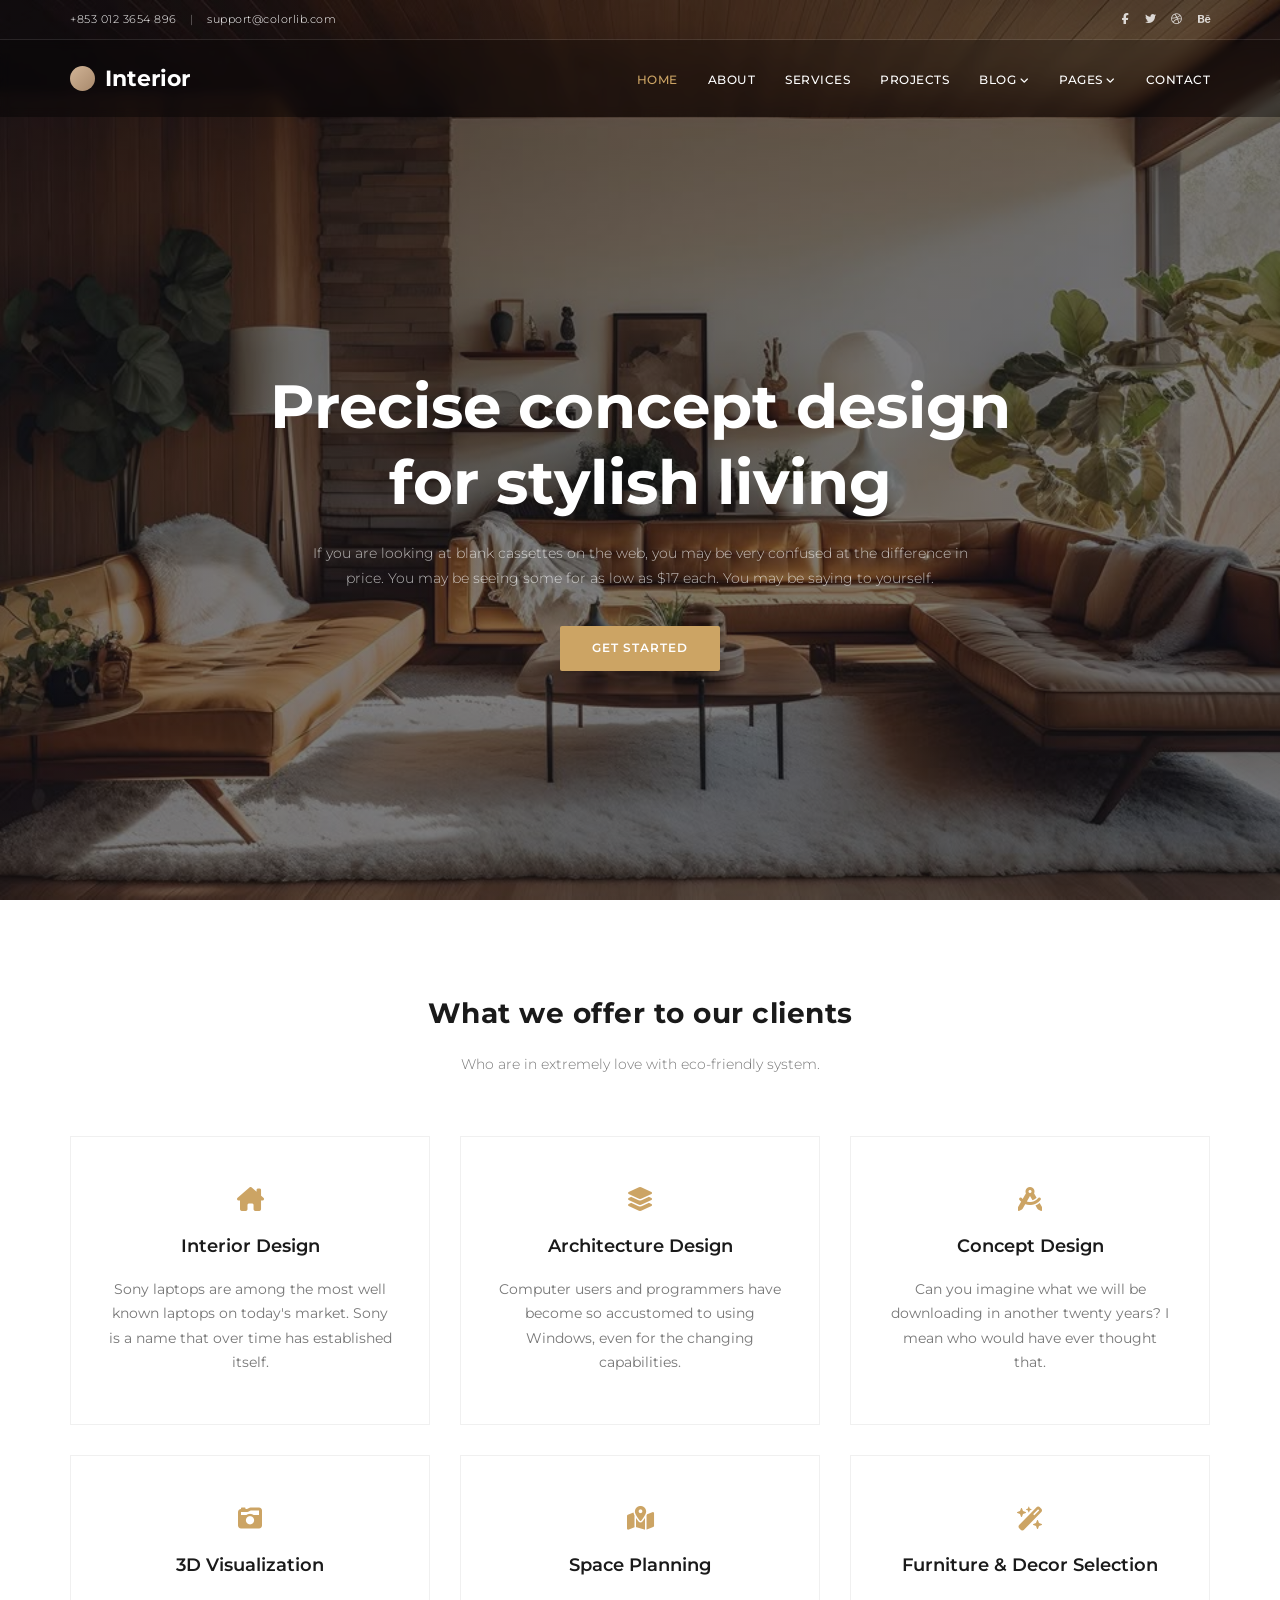
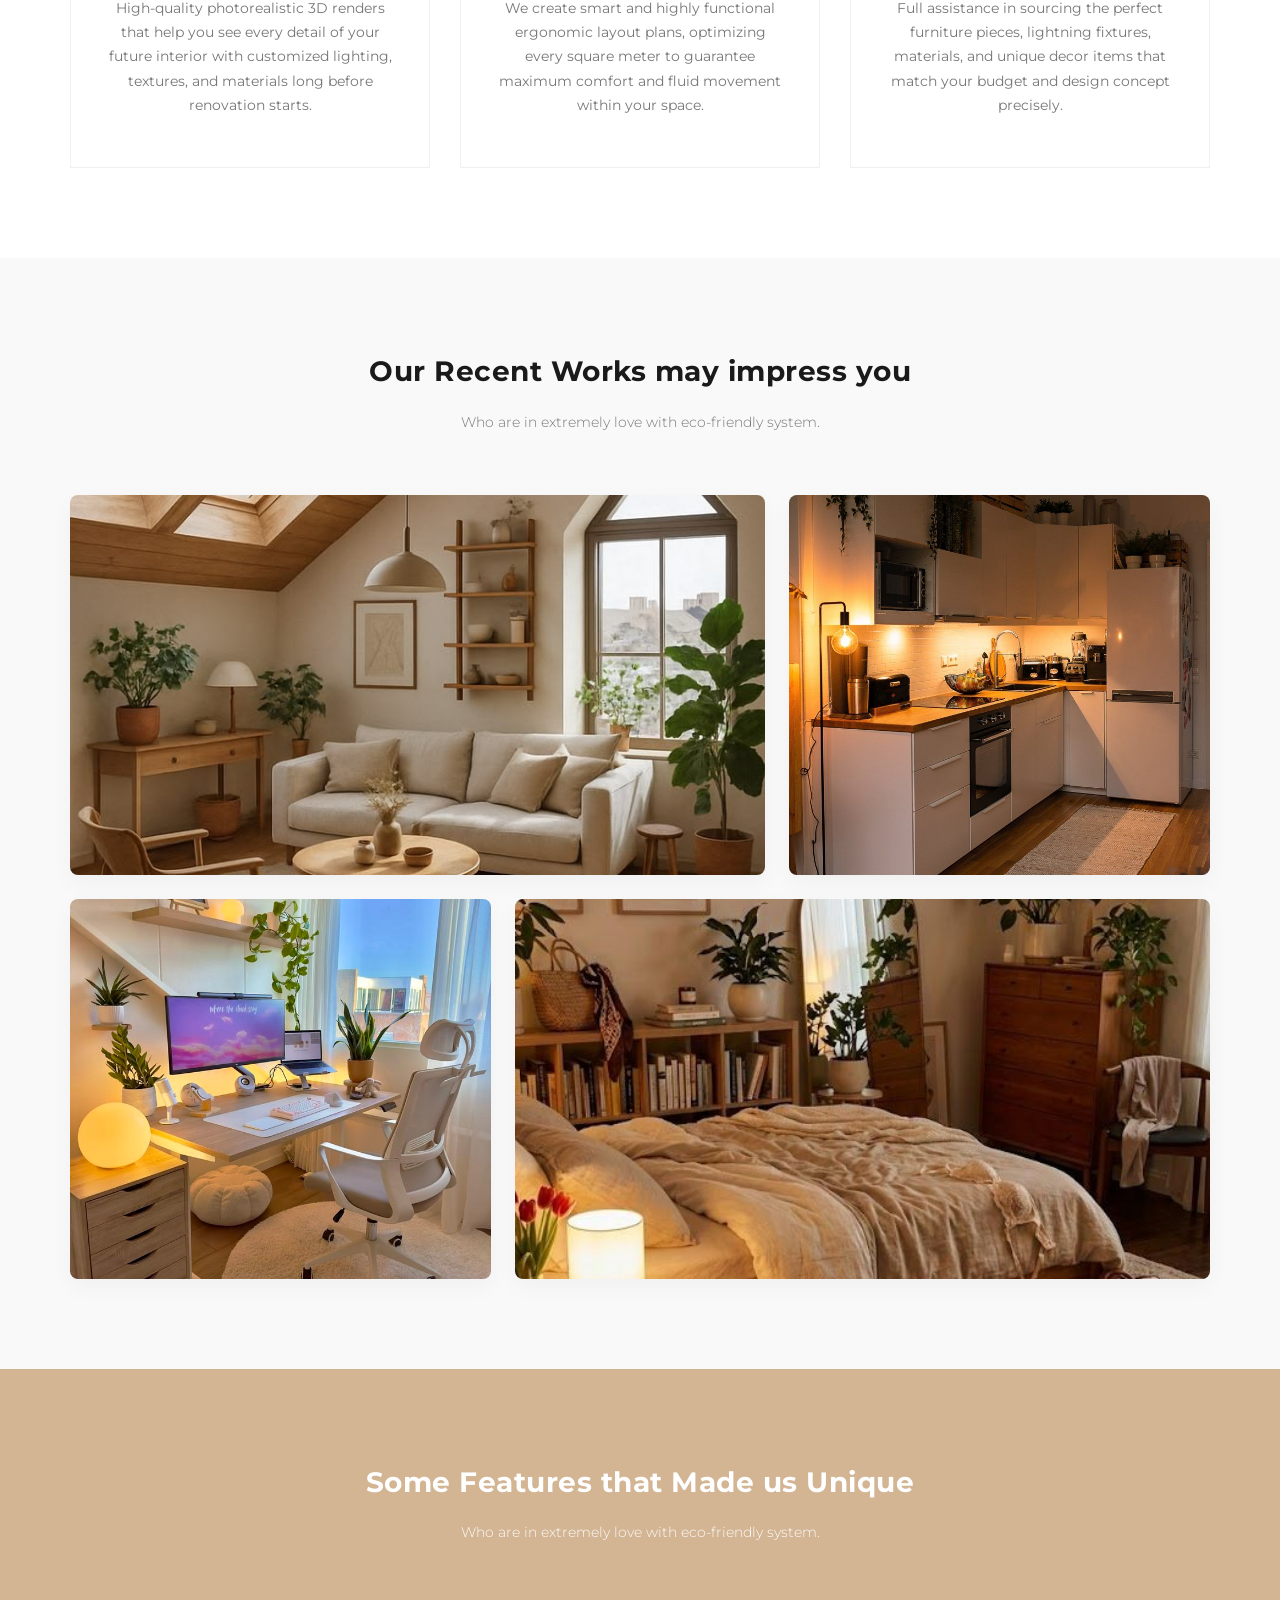
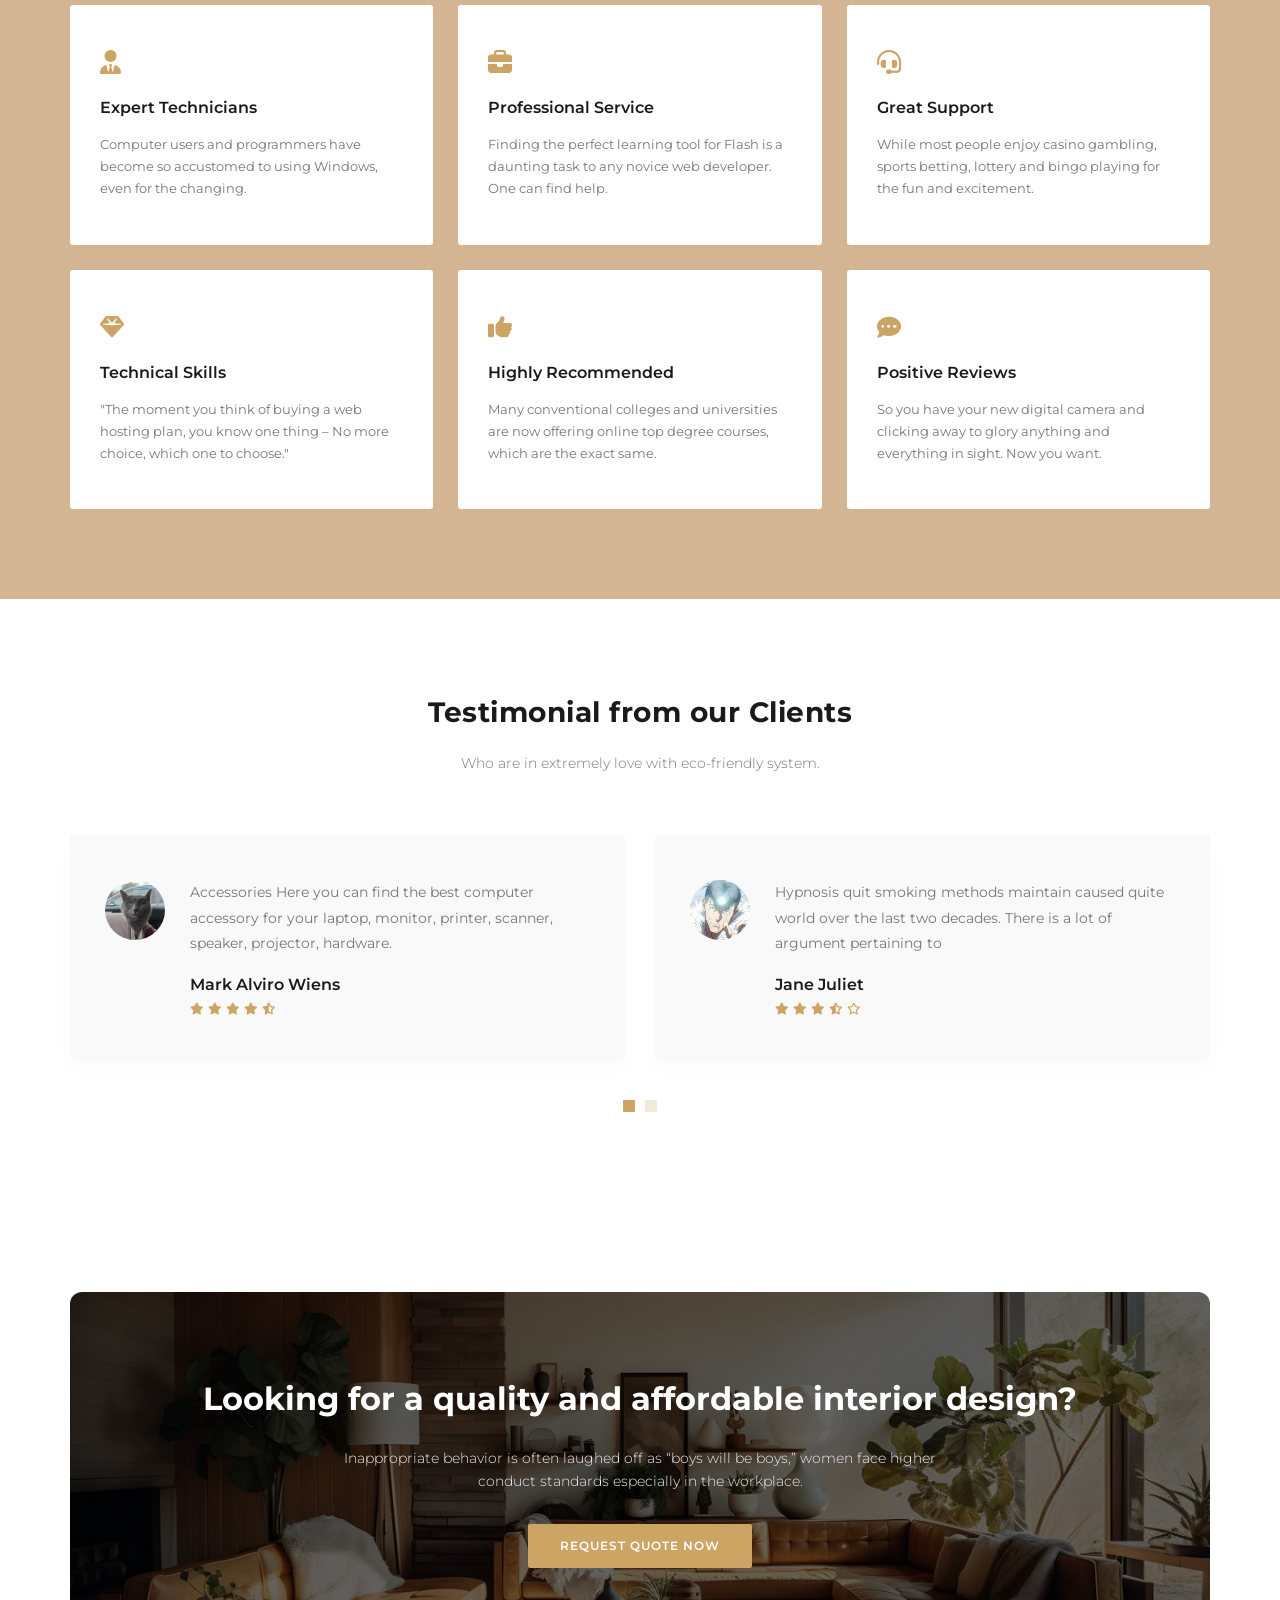
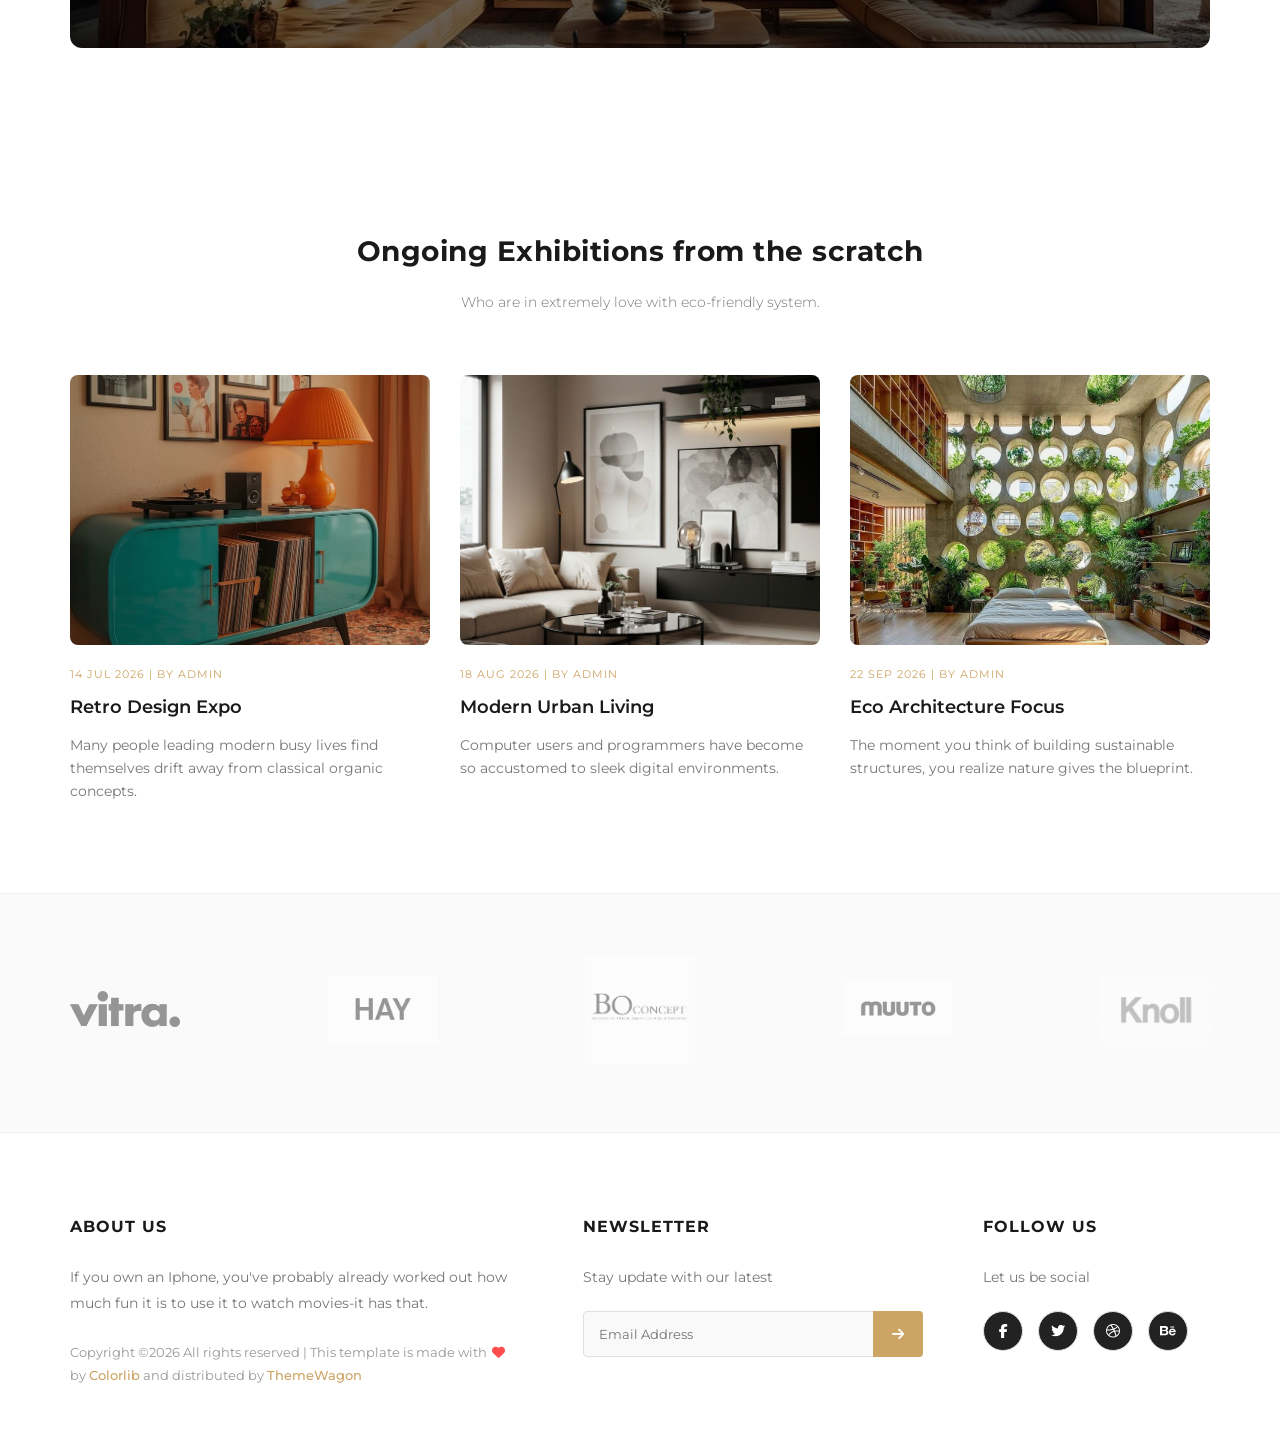
==== commit 9d11716b: "Add files via upload додані посилання на соц. мережі, home не світиться фіолетовим" ====
--- a/index.html
+++ b/index.html
@@ -9,7 +9,7 @@
     <link rel="stylesheet" href="assets/css/style.css">
     <link rel="stylesheet" href="https://cdnjs.cloudflare.com/ajax/libs/font-awesome/6.4.0/css/all.min.css">
     <style>
-        /* Стилі для випадаючого меню */
+
         .dropdown-menu {
             position: absolute;
             top: 100%;
@@ -58,10 +58,10 @@
                     <span>support@colorlib.com</span>
                 </div>
                 <div class="header__top-socials">
-                    <a href="#"><i class="fa-brands fa-facebook-f"></i></a>
-                    <a href="#"><i class="fa-brands fa-twitter"></i></a>
-                    <a href="#"><i class="fa-brands fa-dribbble"></i></a>
-                    <a href="#"><i class="fa-brands fa-behance"></i></a>
+                    <a href="https://www.facebook.com/" target="_blank"><i class="fa-brands fa-facebook-f"></i></a>
+                    <a href="https://twitter.com/" target="_blank"><i class="fa-brands fa-twitter"></i></a>
+                    <a href="https://dribbble.com/" target="_blank"><i class="fa-brands fa-dribbble"></i></a>
+                    <a href="https://www.behance.net/" target="_blank"><i class="fa-brands fa-behance"></i></a>
                 </div>
             </div>
         </div>
@@ -337,12 +337,12 @@
                 <div class="footer-box social-box">
                     <h4>Follow Us</h4>
                     <p>Let us be social</p>
-                    <div class="footer-socials">
-                        <a href="#"><i class="fa-brands fa-facebook-f"></i></a>
-                        <a href="#"><i class="fa-brands fa-twitter"></i></a>
-                        <a href="#"><i class="fa-brands fa-dribbble"></i></a>
-                        <a href="#"><i class="fa-brands fa-behance"></i></a>
-                    </div>
+                <div class="footer-socials" style="display: flex; gap: 15px;">
+                    <a href="https://www.facebook.com/" target="_blank" style="color: #fff; background: #222; width: 40px; height: 40px; display: flex; align-items: center; justify-content: center; border-radius: 50%;"><i class="fa-brands fa-facebook-f"></i></a>
+                    <a href="https://twitter.com/" target="_blank" style="color: #fff; background: #222; width: 40px; height: 40px; display: flex; align-items: center; justify-content: center; border-radius: 50%;"><i class="fa-brands fa-twitter"></i></a>
+                    <a href="https://dribbble.com/" target="_blank" style="color: #fff; background: #222; width: 40px; height: 40px; display: flex; align-items: center; justify-content: center; border-radius: 50%;"><i class="fa-brands fa-dribbble"></i></a>
+                    <a href="https://www.behance.net/" target="_blank" style="color: #fff; background: #222; width: 40px; height: 40px; display: flex; align-items: center; justify-content: center; border-radius: 50%;"><i class="fa-brands fa-behance"></i></a>
+                </div>
                 </div>
             </div>
         </div>
--- a/assets/css/style.css
+++ b/assets/css/style.css
@@ -1,4 +1,3 @@
-/* Підключення преміального шрифту Montserrat */
 @import url('https://fonts.googleapis.com/css2?family=Montserrat:wght@300;400;500;600;700&display=swap');
 
 :root {
@@ -37,7 +36,6 @@
     width: 100%;
 }
 
-/* Двошарова Шапка Сайту (Header) */
 .header {
     position: fixed;
     top: 0;
@@ -49,13 +47,11 @@
     transition: var(--transition);
 }
 
-/* Ефект затемнення шапки при скролі */
 .header.scrolled {
     background-color: rgba(17, 17, 17, 0.98);
     box-shadow: 0 4px 20px rgba(0,0,0,0.2);
 }
 
-/* Upper line of contacts and social links */
 .header__top {
     background-color: rgba(0, 0, 0, 0.2);
     border-bottom: 1px solid rgba(255, 255, 255, 0.1);
@@ -94,7 +90,6 @@
     opacity: 1;
 }
 
-/* Main logo and menu row */
 .header__main {
     padding: 20px 0;
     background-color: rgba(0, 0, 0, 0.4);
@@ -103,7 +98,6 @@
     transition: var(--transition);
 }
 
-/* Оновлено: тепер для внутрішніх сторінок шапка залишається прозорою, як на Home */
 .header--dark {
     background-color: transparent !important;
 }
@@ -137,6 +131,9 @@
     display: flex;
     list-style: none;
     gap: 30px;
+    /* ФІКС: Центрування */
+    justify-content: center;
+    align-items: center;
 }
 
 .nav__list a {
@@ -153,7 +150,18 @@
     color: var(--accent-gold);
 }
 
-/* Бургер меню */
+/* ДОДАНО ВИПРАВЛЕННЯ ДЛЯ НАВІГАЦІЇ */
+.nav__list li a { 
+    color: #ffffff !important; 
+    text-decoration: none !important; 
+}
+
+.nav__list li a:hover, 
+.nav__list li a.active { 
+    color: #cca464 !important; 
+}
+/* КІНЕЦЬ ВИПРАВЛЕННЯ */
+
 .burger-btn {
     display: none;
     background: none;
@@ -183,7 +191,6 @@
 .burger-btn.active span { opacity: 0; }
 .burger-btn.active::after { transform: rotate(-45deg); bottom: 9px; }
 
-/* Герої Секцій */
 .hero {
     height: 100vh;
     background: linear-gradient(rgba(20, 20, 25, 0.55), rgba(20, 20, 25, 0.55)), url('../img/hero-bg.webp') no-repeat center center;
@@ -218,12 +225,10 @@
     font-weight: 300;
 }
 
-/* Секції та відступи */
 .section-padding {
     padding: 90px 0;
 }
 
-/* Фікс, щоб шапка не перекривала контент на сторінках Services/Projects */
 .page-top-padding {
     padding-top: 160px;
 }
@@ -268,7 +273,6 @@
     transform: translateY(-2px);
 }
 
-/* Секція послуг */
 .services-grid {
     display: grid;
     grid-template-columns: repeat(auto-fit, minmax(300px, 1fr));
@@ -300,7 +304,6 @@
     line-height: 1.8;
 }
 
-/* Grid layout container for portfolio section to centralize blocks */
 .works-grid {
     display: flex;
     flex-wrap: wrap;
@@ -318,13 +321,11 @@
     height: 380px;
 }
 
-/* Layout widths for rows inside grid */
 .works-grid .work-item:nth-child(1) { width: calc(62% - 12px); }
 .works-grid .work-item:nth-child(2) { width: calc(38% - 12px); }
 .works-grid .work-item:nth-child(3) { width: calc(38% - 12px); }
 .works-grid .work-item:nth-child(4) { width: calc(62% - 12px); }
 
-/* Image behavior configurations */
 .work-item img {
     width: 100%;
     height: 100%;
@@ -337,7 +338,6 @@
     transform: scale(1.03);
 }
 
-/* Золота секція */
 .features-section {
     background-color: #d3b593;
     color: var(--white);
@@ -383,7 +383,6 @@
     color: var(--text-muted);
 }
 
-/* Секція відгуків (Testimonials) */
 .testimonials-page {
     display: none;
 }
@@ -449,7 +448,6 @@
     gap: 4px;
 }
 
-/* Квадратні точки пагінації відгуків */
 .testimonials-pagination {
     display: flex;
     justify-content: center;
@@ -472,7 +470,6 @@
     background-color: var(--accent-gold);
 }
 
-/* Секція виставок (Exhibitions) */
 .exhibitions-grid {
     display: grid;
     grid-template-columns: repeat(auto-fit, minmax(300px, 1fr));
@@ -517,7 +514,6 @@
     color: var(--text-muted);
 }
 
-/* Оновлений блок Заклику до дії (CTA) */
 .cta-section {
     max-width: 1140px;
     width: calc(100% - 30px);
@@ -545,7 +541,6 @@
     font-weight: 300;
 }
 
-/* Бренд-слайдер партнерів */
 .brand-section {
     padding: 60px 0;
     background-color: #fafafa;
@@ -573,7 +568,6 @@
     filter: grayscale(0%);
 }
 
-/* Оновлений преміальний Футер (Білий фон, 3 колонки) */
 .footer {
     background-color: var(--white);
     color: var(--text-muted);
@@ -603,7 +597,6 @@
     line-height: 1.8;
 }
 
-/* Копірайт текст у першій колонці */
 .copyright-text {
     font-size: 13px;
     color: #999999;
@@ -612,7 +605,7 @@
 }
 
 .copyright-text i {
-    color: #ff4d4d; /* Червоне серце */
+    color: #ff4d4d;
     margin: 0 2px;
 }
 
@@ -627,7 +620,6 @@
     color: var(--accent-gold-hover);
 }
 
-/* Форма підписки (Newsletter) */
 .newsletter-form {
     display: flex;
     position: relative;
@@ -672,7 +664,6 @@
     background-color: var(--accent-gold-hover);
 }
 
-/* Блок іконок соцмереж (Follow Us) */
 .footer-socials {
     display: flex;
     gap: 12px;
@@ -701,11 +692,6 @@
     transform: translateY(-3px);
 }
 
-/* ==========================================================================
-   НОВІ СТИЛІ: ПРОЗОРИЙ ХЕДЕР ТА БАНЕР СТОРІНКИ (PAGE HERO BANNER)
-   ========================================================================== */
-
-/* Накладання прозорого хедера поверх верхнього банера */
 .header--transparent {
     position: absolute;
     top: 0;
@@ -715,22 +701,19 @@
     background: transparent;
 }
 
-/* Тонка лінія розділювача під верхньою панеллю контактів */
 .header--transparent .header__top {
     border-bottom: 1px solid rgba(255, 255, 255, 0.1);
 }
 
-/* Контейнер великого фонового банера */
 .page-banner {
     position: relative;
-    background: url('../img/p1.webp') no-repeat center center / cover; 
-    padding-top: 180px; /* Великий відступ, щоб контент став нижче хедера */
+    background: url('../img/p1.webp') no-repeat center center / cover;
+    padding-top: 180px;
     padding-bottom: 80px;
     text-align: center;
     color: var(--white);
 }
 
-/* Темне напівпрозоре затемнення поверх картинки */
 .page-banner::before {
     content: '';
     position: absolute;
@@ -742,13 +725,11 @@
     z-index: 1;
 }
 
-/* Виносимо контент банера над затемненням */
 .page-banner .container {
     position: relative;
     z-index: 2;
 }
 
-/* Головний заголовок банера сторінки */
 .page-banner__content h1 {
     font-size: 42px;
     font-weight: 600;
@@ -756,7 +737,18 @@
     letter-spacing: 1px;
 }
 
-/* Хлібні крихти (Breadcrumbs) */
+/* ДОДАНО ВИПРАВЛЕННЯ ДЛЯ BREADCRUMBS */
+.breadcrumbs a {
+    color: var(--white) !important;
+    text-decoration: none !important;
+    transition: var(--transition);
+}
+
+.breadcrumbs a:hover {
+    color: var(--accent-gold) !important;
+}
+/* КІНЕЦЬ ВИПРАВЛЕННЯ */
+
 .page-banner .breadcrumbs {
     font-size: 14px;
     font-weight: 400;
@@ -781,9 +773,6 @@
     color: rgba(255, 255, 255, 0.6);
 }
 
-/* ==========================================================================
-   Мобільна адаптивність
-   ========================================================================== */
 @media (max-width: 768px) {
     .header__top { display: none; }
     .burger-btn { display: block; }
@@ -799,9 +788,22 @@
         z-index: 1000;
     }
     .nav.active { right: 0; }
-    .nav__list { flex-direction: column; gap: 25px; }
-    
-    /* Layout adapter under mobile resolutions */
+    /* ФІКС: Центрування на мобільних */
+    .nav__list { flex-direction: column; gap: 25px; align-items: center; }
+
+    /* ФІКС: Дропдауни на мобільних */
+    .dropdown .dropdown-menu {
+        position: static;
+        display: none;
+        width: 100%;
+        background: rgba(255, 255, 255, 0.05);
+        border: none;
+        box-shadow: none;
+    }
+    .dropdown.mobile-open .dropdown-menu {
+        display: block;
+    }
+
     .works-grid {
         flex-direction: column;
         gap: 20px;
@@ -812,7 +814,6 @@
         height: 260px;
     }
 
-    /* Адаптація блоку CTA на телефонах */
     .cta-section {
         padding: 50px 20px;
         margin: 60px auto;
@@ -821,7 +822,6 @@
         font-size: 24px;
     }
 
-    /* Адаптація оновленого футера для телефонів */
     .footer {
         padding: 60px 0 40px;
     }
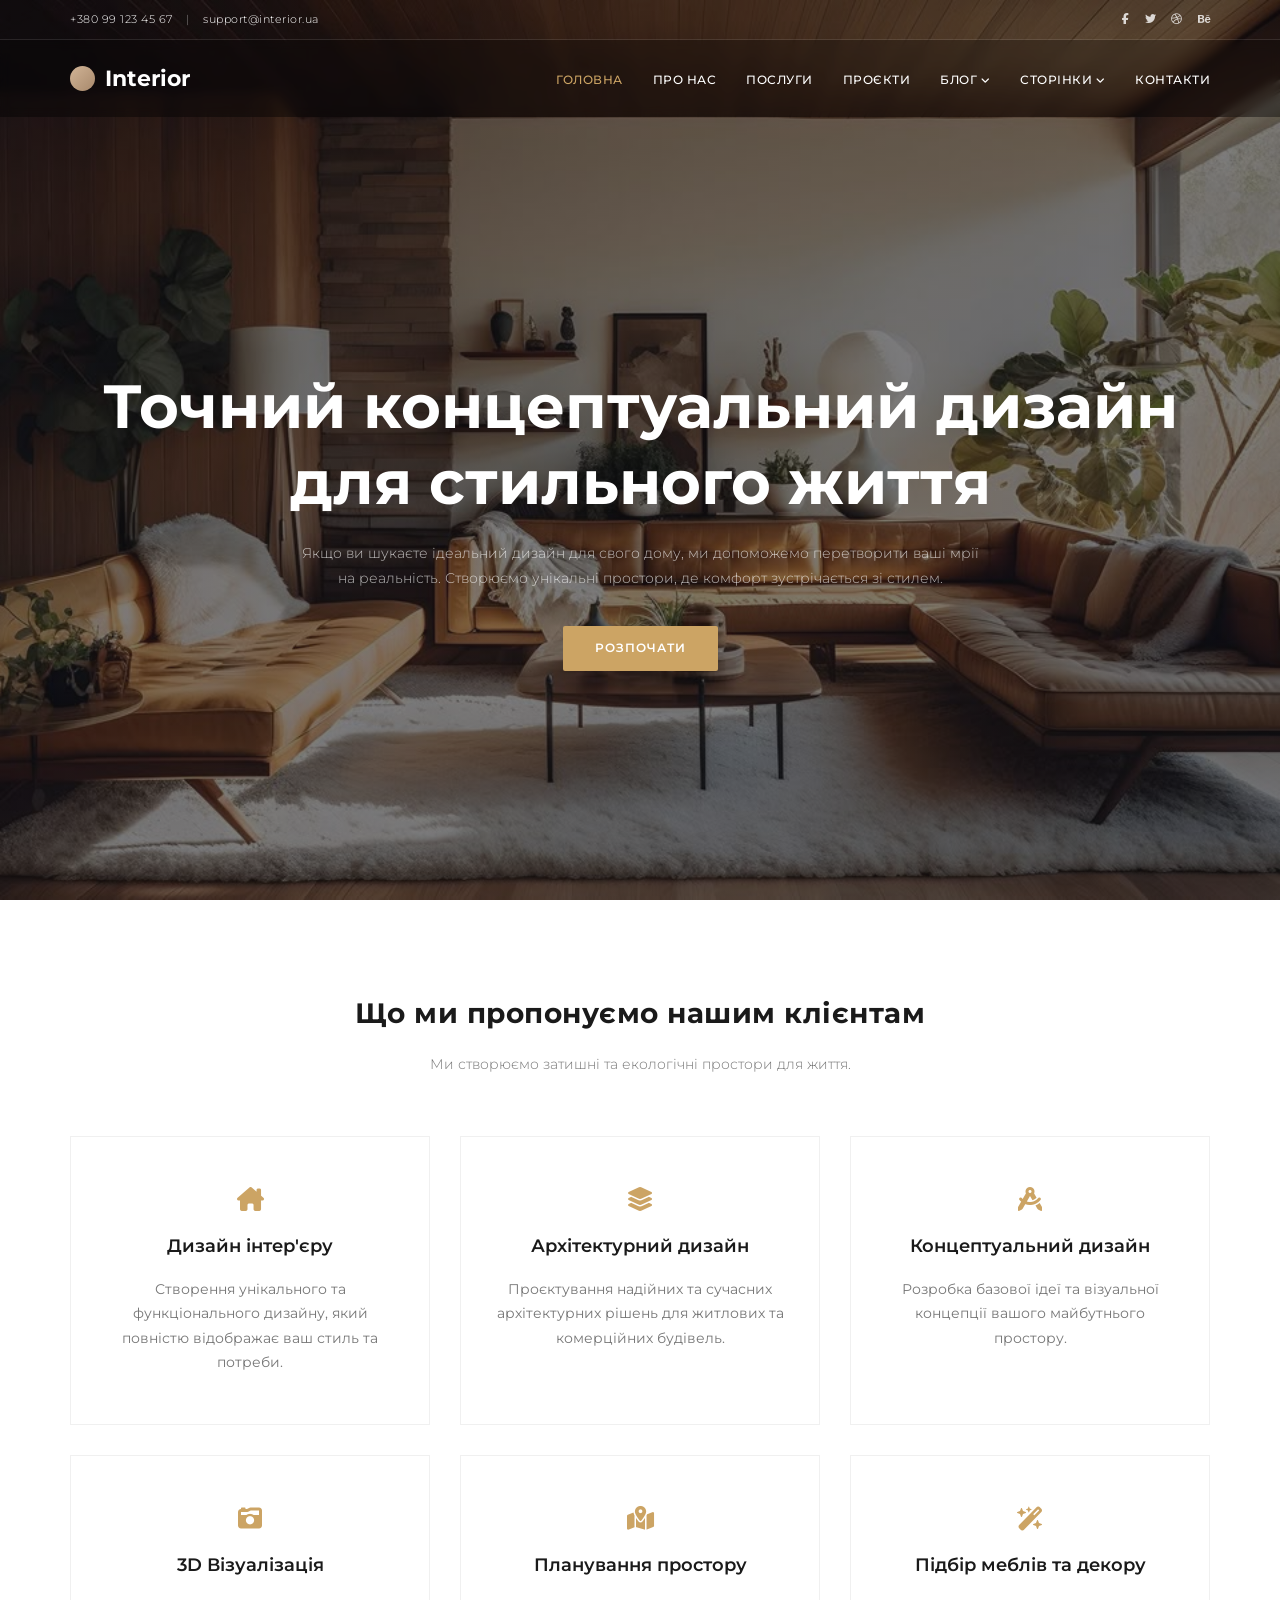
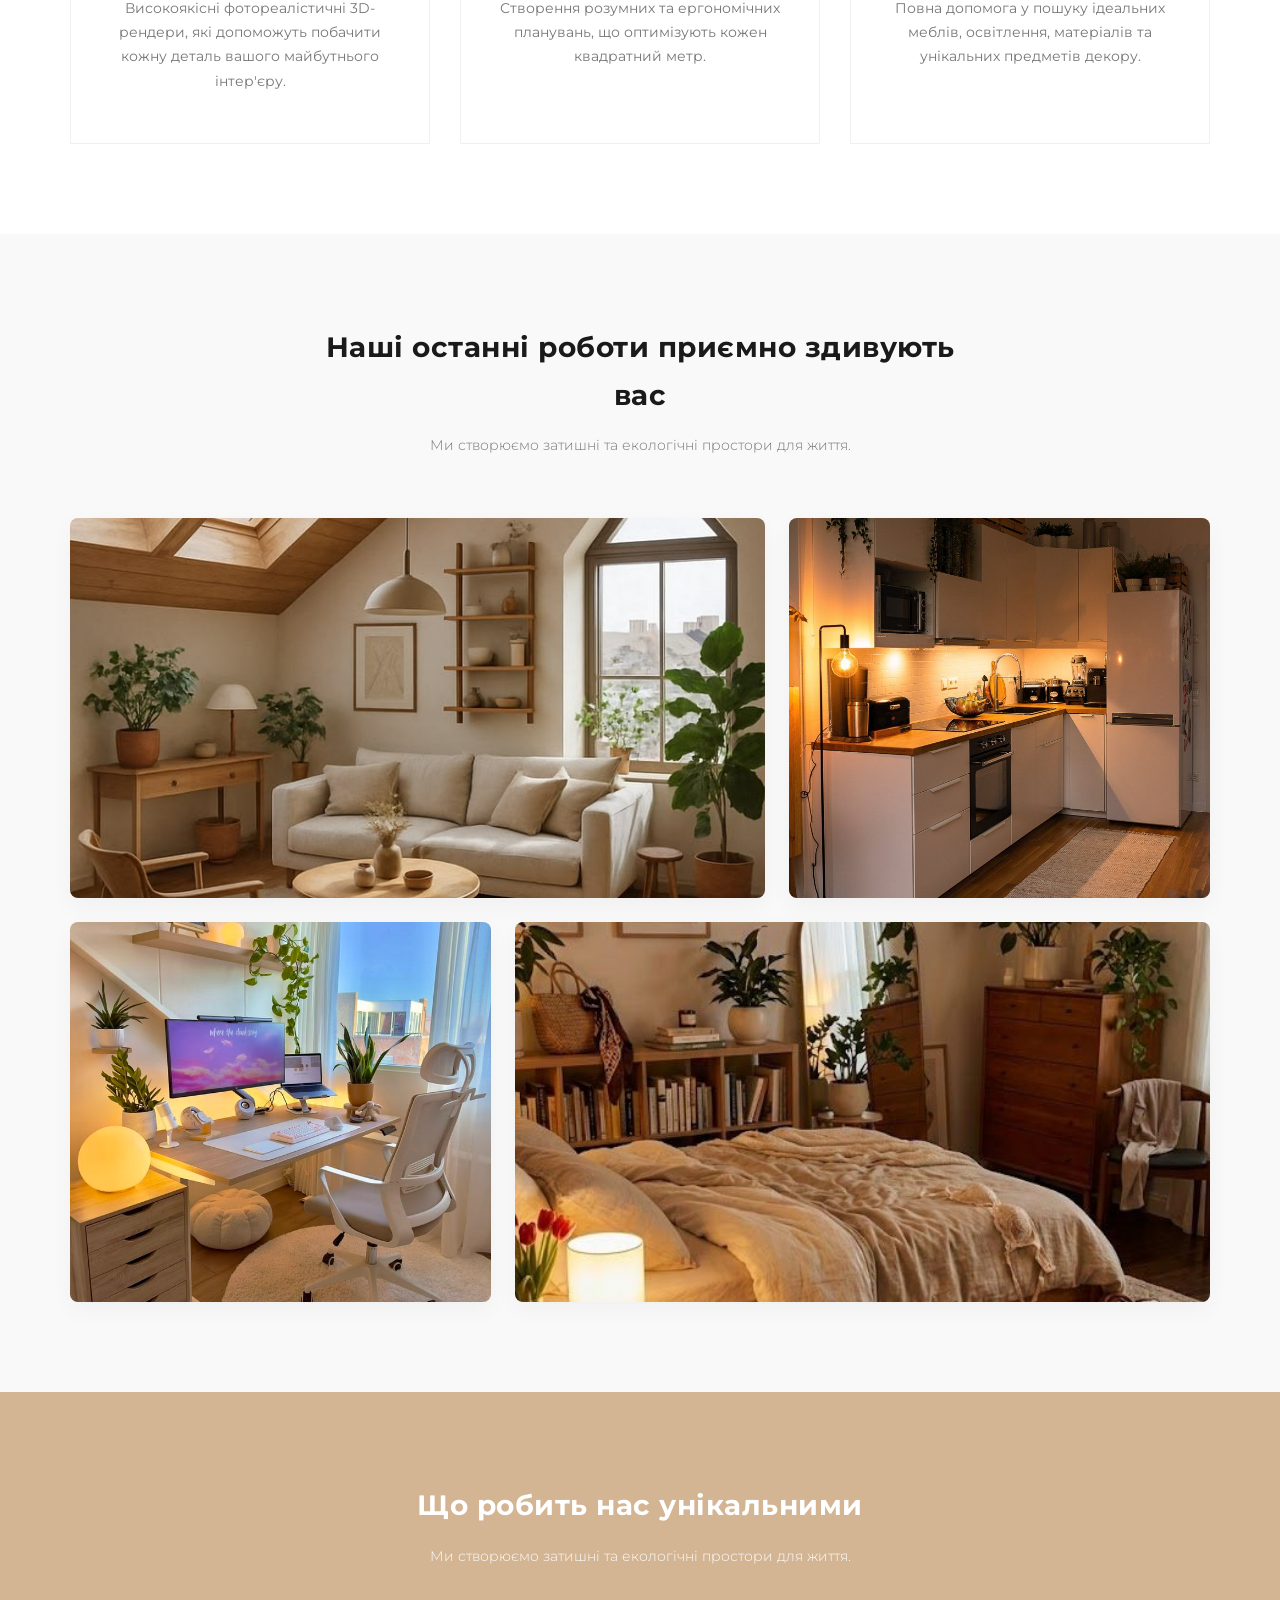
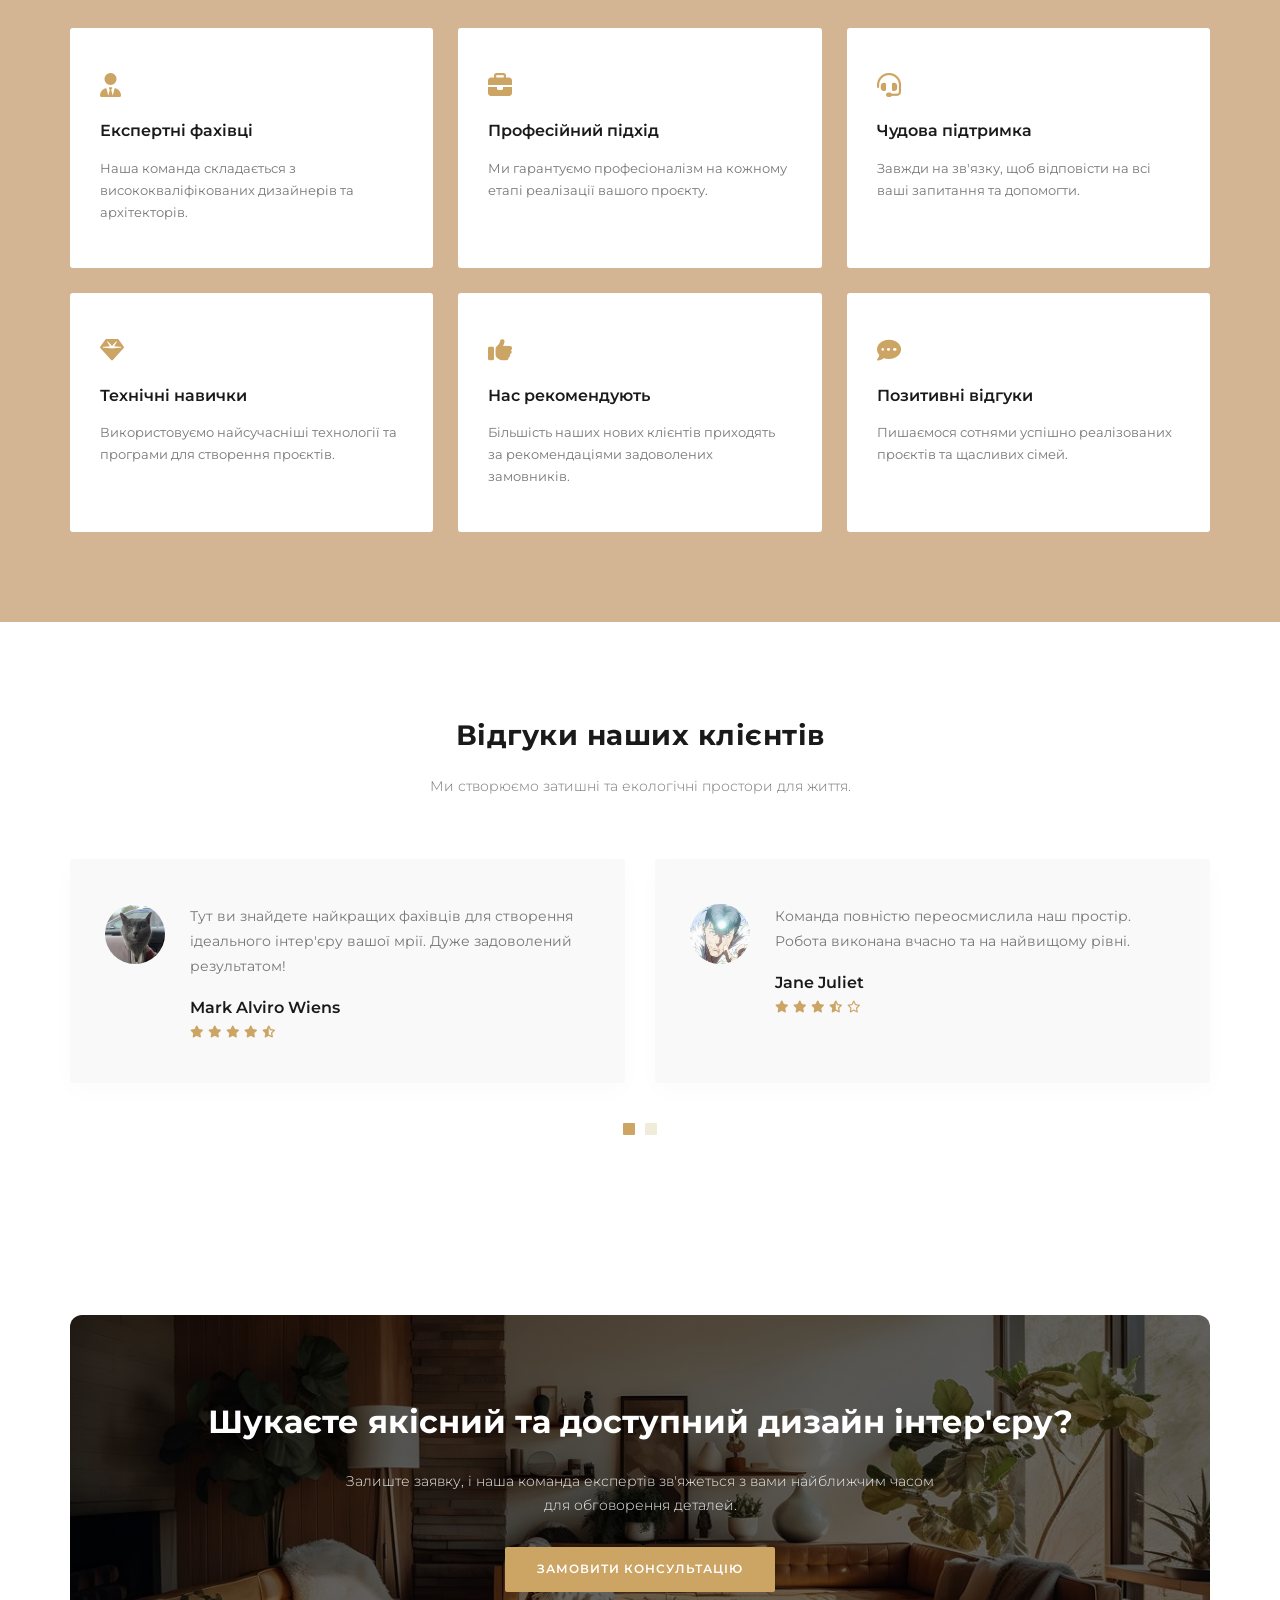
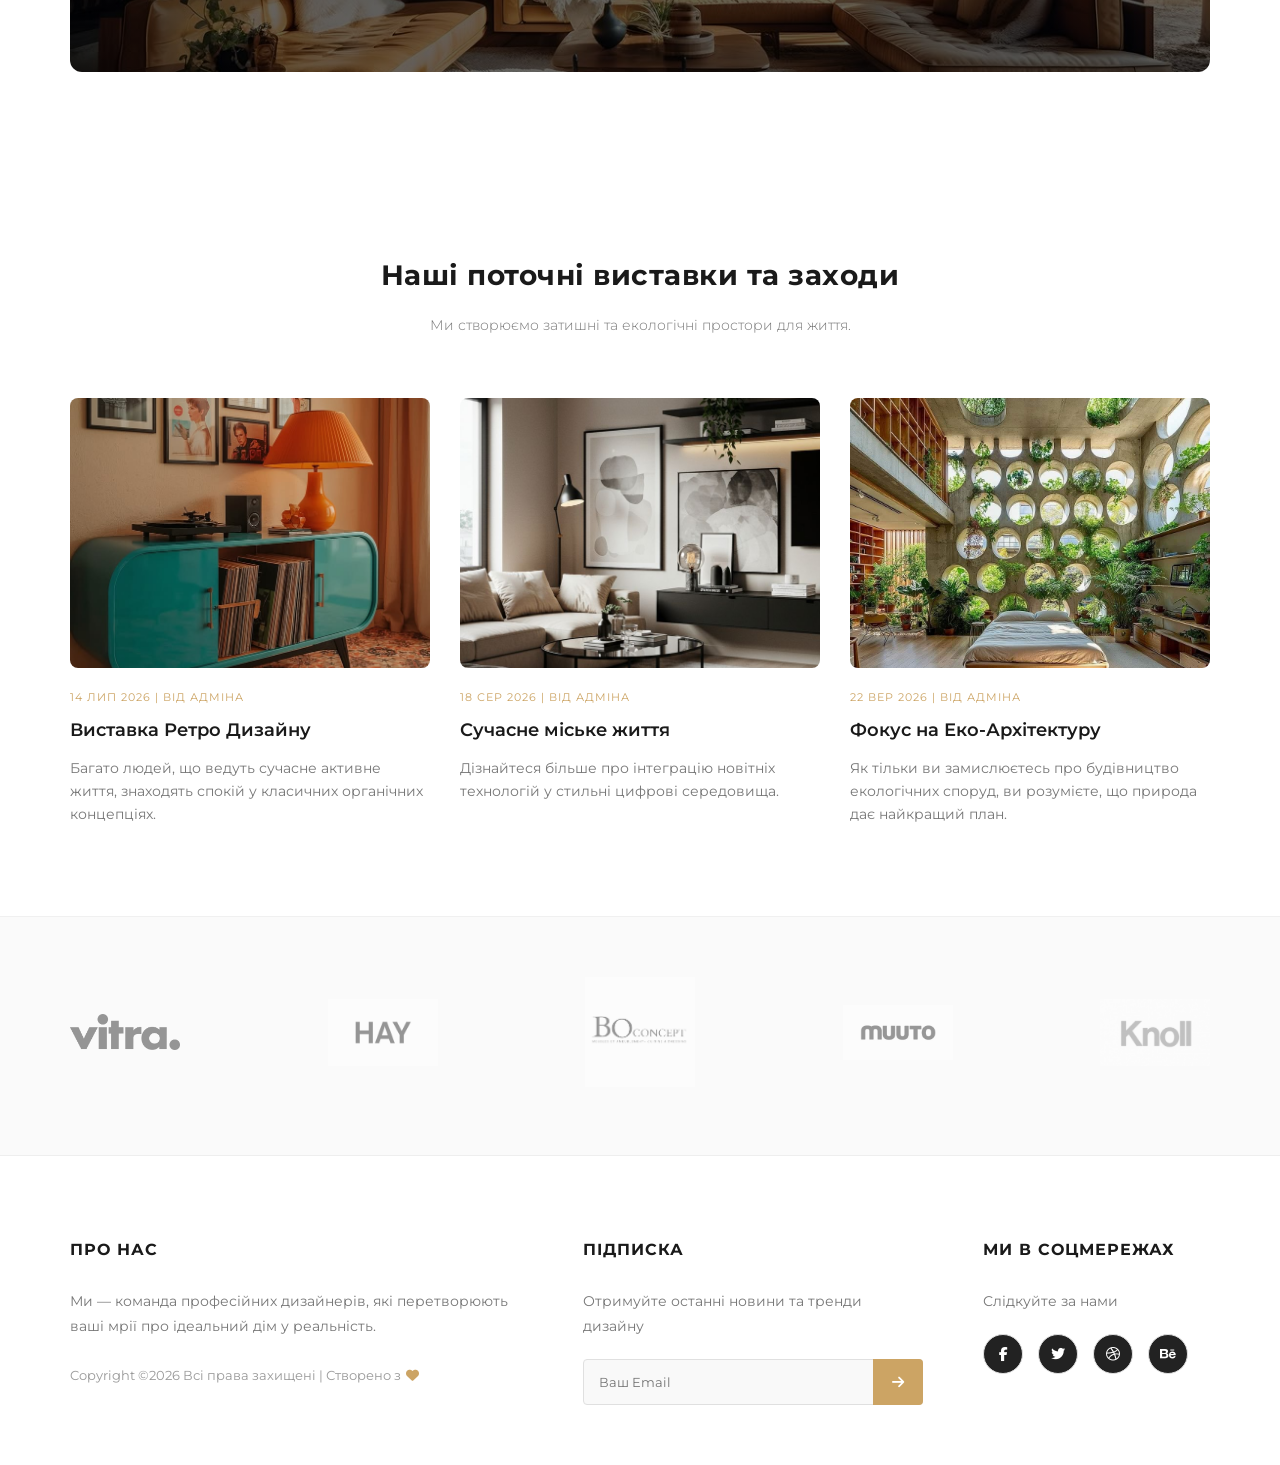
==== commit 286df3fa: "Add files via upload переклад на українську, mobile first" ====
--- a/index.html
+++ b/index.html
@@ -1,15 +1,14 @@
 <!DOCTYPE html>
-<html lang="en">
+<html lang="uk">
 <head>
     <meta charset="UTF-8">
     <meta name="viewport" content="width=device-width, initial-scale=1.0">
-    <meta name="description" content="Interior Design Studio - Precise concept design for stylish living.">
-    <title>Interior Design | Home</title>
-    <link class="favicon" rel="icon" type="image/x-icon" href="assets/img/favicon.ico.jpg">
+    <meta name="description" content="Студія дизайну інтер'єру - Точний концептуальний дизайн для стильного життя.">
+    <title>Дизайн Інтер'єру | Головна</title>
+    <link class="favicon" rel="icon" type="image/png" href="assets/img/favicon.png">
     <link rel="stylesheet" href="assets/css/style.css">
     <link rel="stylesheet" href="https://cdnjs.cloudflare.com/ajax/libs/font-awesome/6.4.0/css/all.min.css">
     <style>
-
         .dropdown-menu {
             position: absolute;
             top: 100%;
@@ -53,9 +52,9 @@
         <div class="header__top">
             <div class="container header__top-wrapper">
                 <div class="header__top-contacts">
-                    <span>+853 012 3654 896</span>
+                    <span>+380 99 123 45 67</span>
                     <span class="separator">|</span>
-                    <span>support@colorlib.com</span>
+                    <span>support@interior.ua</span>
                 </div>
                 <div class="header__top-socials">
                     <a href="https://www.facebook.com/" target="_blank"><i class="fa-brands fa-facebook-f"></i></a>
@@ -73,25 +72,25 @@
                 </a>
                 <nav class="nav" id="nav-menu">
                     <ul class="nav__list">
-                        <li><a href="index.html" class="active">Home</a></li>
-                        <li><a href="about.html">About</a></li>
-                        <li><a href="index.html#services">Services</a></li>
-                        <li><a href="portfolio.html">Projects</a></li>
+                        <li><a href="index.html" class="active">Головна</a></li>
+                        <li><a href="about.html">Про нас</a></li>
+                        <li><a href="index.html#services">Послуги</a></li>
+                        <li><a href="portfolio.html">Проєкти</a></li>
                         <li class="dropdown" style="position: relative;">
-                            <a href="#">Blog <i class="fa-solid fa-angle-down" style="font-size: 10px;"></i></a>
+                            <a href="#">Блог <i class="fa-solid fa-angle-down" style="font-size: 10px;"></i></a>
                             <ul class="dropdown-menu">
-                                <li><a href="blog.html">Blog Grid</a></li>
-                                <li><a href="blog-single.html">Blog Single</a></li>
+                                <li><a href="blog.html">Сітка блогу</a></li>
+                                <li><a href="blog-single.html">Окремий пост</a></li>
                             </ul>
                         </li>
                         <li class="dropdown" style="position: relative;">
-                            <a href="#">Pages <i class="fa-solid fa-angle-down" style="font-size: 10px;"></i></a>
+                            <a href="#">Сторінки <i class="fa-solid fa-angle-down" style="font-size: 10px;"></i></a>
                             <ul class="dropdown-menu">
-                                <li><a href="elementsandfaq.html">Elements & FAQ</a></li>
-                                <li><a href="reviews.html">Testimonials</a></li>
+                                <li><a href="elementsandfaq.html">FAQ</a></li>
+                                <li><a href="reviews.html">Відгуки</a></li>
                             </ul>
                         </li>
-                        <li><a href="contacts.html">Contact</a></li>
+                        <li><a href="contacts.html">Контакти</a></li>
                     </ul>
                 </nav>
                 <button class="burger-btn" id="burger-btn" aria-label="Toggle navigation">
@@ -104,48 +103,48 @@
     <main>
         <section class="hero">
             <div class="hero__content container">
-                <h1>Precise concept design<br>for stylish living</h1>
-                <p>If you are looking at blank cassettes on the web, you may be very confused at the difference in price. You may be seeing some for as low as $17 each. You may be saying to yourself.</p>
-                <a href="contacts.html" class="btn">GET STARTED</a>
+                <h1>Точний концептуальний дизайн<br>для стильного життя</h1>
+                <p>Якщо ви шукаєте ідеальний дизайн для свого дому, ми допоможемо перетворити ваші мрії на реальність. Створюємо унікальні простори, де комфорт зустрічається зі стилем.</p>
+                <a href="contacts.html" class="btn">РОЗПОЧАТИ</a>
             </div>
         </section>
 
         <section id="services" class="section-padding">
             <div class="container">
                 <div class="section-intro">
-                    <h2>What we offer to our clients</h2>
-                    <p>Who are in extremely love with eco-friendly system.</p>
+                    <h2>Що ми пропонуємо нашим клієнтам</h2>
+                    <p>Ми створюємо затишні та екологічні простори для життя.</p>
                 </div>
                 <div class="services-grid">
                     <div class="service-box">
                         <i class="fa-solid fa-house-chimney" style="font-size: 24px; color: var(--accent-gold); margin-bottom: 20px;"></i>
-                        <h3>Interior Design</h3>
-                        <p>Sony laptops are among the most well known laptops on today's market. Sony is a name that over time has established itself.</p>
+                        <h3>Дизайн інтер'єру</h3>
+                        <p>Створення унікального та функціонального дизайну, який повністю відображає ваш стиль та потреби.</p>
                     </div>
                     <div class="service-box">
                         <i class="fa-solid fa-layer-group" style="font-size: 24px; color: var(--accent-gold); margin-bottom: 20px;"></i>
-                        <h3>Architecture Design</h3>
-                        <p>Computer users and programmers have become so accustomed to using Windows, even for the changing capabilities.</p>
+                        <h3>Архітектурний дизайн</h3>
+                        <p>Проєктування надійних та сучасних архітектурних рішень для житлових та комерційних будівель.</p>
                     </div>
                     <div class="service-box">
                         <i class="fa-solid fa-compass-drafting" style="font-size: 24px; color: var(--accent-gold); margin-bottom: 20px;"></i>
-                        <h3>Concept Design</h3>
-                        <p>Can you imagine what we will be downloading in another twenty years? I mean who would have ever thought that.</p>
+                        <h3>Концептуальний дизайн</h3>
+                        <p>Розробка базової ідеї та візуальної концепції вашого майбутнього простору.</p>
                     </div>
                     <div class="service-box">
                         <i class="fa-solid fa-camera-retro" style="font-size: 24px; color: var(--accent-gold); margin-bottom: 20px;"></i>
-                        <h3>3D Visualization</h3>
-                        <p>High-quality photorealistic 3D renders that help you see every detail of your future interior with customized lighting, textures, and materials long before renovation starts.</p>
+                        <h3>3D Візуалізація</h3>
+                        <p>Високоякісні фотореалістичні 3D-рендери, які допоможуть побачити кожну деталь вашого майбутнього інтер'єру.</p>
                     </div>
                     <div class="service-box">
                         <i class="fa-solid fa-map-location-dot" style="font-size: 24px; color: var(--accent-gold); margin-bottom: 20px;"></i>
-                        <h3>Space Planning</h3>
-                        <p>We create smart and highly functional ergonomic layout plans, optimizing every square meter to guarantee maximum comfort and fluid movement within your space.</p>
+                        <h3>Планування простору</h3>
+                        <p>Створення розумних та ергономічних планувань, що оптимізують кожен квадратний метр.</p>
                     </div>
                     <div class="service-box">
                         <i class="fa-solid fa-wand-magic-sparkles" style="font-size: 24px; color: var(--accent-gold); margin-bottom: 20px;"></i>
-                        <h3>Furniture & Decor Selection</h3>
-                        <p>Full assistance in sourcing the perfect furniture pieces, lightning fixtures, materials, and unique decor items that match your budget and design concept precisely.</p>
+                        <h3>Підбір меблів та декору</h3>
+                        <p>Повна допомога у пошуку ідеальних меблів, освітлення, матеріалів та унікальних предметів декору.</p>
                     </div>
                 </div>
             </div>
@@ -154,14 +153,14 @@
         <section class="section-padding" style="background-color: var(--bg-light);">
             <div class="container">
                 <div class="section-intro">
-                    <h2>Our Recent Works may impress you</h2>
-                    <p>Who are in extremely love with eco-friendly system.</p>
+                    <h2>Наші останні роботи приємно здивують вас</h2>
+                    <p>Ми створюємо затишні та екологічні простори для життя.</p>
                 </div>
                 <div class="works-grid">
-                    <div class="work-item"><img src="assets/img/p1.webp" alt="Layout Design"></div>
-                    <div class="work-item"><img src="assets/img/p2.webp" alt="Modern Office"></div>
-                    <div class="work-item"><img src="assets/img/p3.webp" alt="Classic Staircase"></div>
-                    <div class="work-item"><img src="assets/img/p4.webp" alt="Luxury Bedroom"></div>
+                    <div class="work-item"><img src="assets/img/p1.webp" alt="Дизайн планування"></div>
+                    <div class="work-item"><img src="assets/img/p2.webp" alt="Сучасний офіс"></div>
+                    <div class="work-item"><img src="assets/img/p3.webp" alt="Класичні сходи"></div>
+                    <div class="work-item"><img src="assets/img/p4.webp" alt="Розкішна спальня"></div>
                 </div>
             </div>
         </section>
@@ -169,39 +168,39 @@
         <section class="section-padding features-section">
             <div class="container">
                 <div class="section-intro">
-                    <h2>Some Features that Made us Unique</h2>
-                    <p>Who are in extremely love with eco-friendly system.</p>
+                    <h2>Що робить нас унікальними</h2>
+                    <p>Ми створюємо затишні та екологічні простори для життя.</p>
                 </div>
                 <div class="features-grid">
                     <div class="feature-box">
                         <i class="fa-solid fa-user-tie"></i>
-                        <h3>Expert Technicians</h3>
-                        <p>Computer users and programmers have become so accustomed to using Windows, even for the changing.</p>
+                        <h3>Експертні фахівці</h3>
+                        <p>Наша команда складається з висококваліфікованих дизайнерів та архітекторів.</p>
                     </div>
                     <div class="feature-box">
                         <i class="fa-solid fa-briefcase"></i>
-                        <h3>Professional Service</h3>
-                        <p>Finding the perfect learning tool for Flash is a daunting task to any novice web developer. One can find help.</p>
+                        <h3>Професійний підхід</h3>
+                        <p>Ми гарантуємо професіоналізм на кожному етапі реалізації вашого проєкту.</p>
                     </div>
                     <div class="feature-box">
                         <i class="fa-solid fa-headset"></i>
-                        <h3>Great Support</h3>
-                        <p>While most people enjoy casino gambling, sports betting, lottery and bingo playing for the fun and excitement.</p>
+                        <h3>Чудова підтримка</h3>
+                        <p>Завжди на зв'язку, щоб відповісти на всі ваші запитання та допомогти.</p>
                     </div>
                     <div class="feature-box">
                         <i class="fa-solid fa-gem"></i>
-                        <h3>Technical Skills</h3>
-                        <p>"The moment you think of buying a web hosting plan, you know one thing – No more choice, which one to choose."</p>
+                        <h3>Технічні навички</h3>
+                        <p>Використовуємо найсучасніші технології та програми для створення проєктів.</p>
                     </div>
                     <div class="feature-box">
                         <i class="fa-solid fa-thumbs-up"></i>
-                        <h3>Highly Recommended</h3>
-                        <p>Many conventional colleges and universities are now offering online top degree courses, which are the exact same.</p>
+                        <h3>Нас рекомендують</h3>
+                        <p>Більшість наших нових клієнтів приходять за рекомендаціями задоволених замовників.</p>
                     </div>
                     <div class="feature-box">
                         <i class="fa-solid fa-comment-dots"></i>
-                        <h3>Positive Reviews</h3>
-                        <p>So you have your new digital camera and clicking away to glory anything and everything in sight. Now you want.</p>
+                        <h3>Позитивні відгуки</h3>
+                        <p>Пишаємося сотнями успішно реалізованих проєктів та щасливих сімей.</p>
                     </div>
                 </div>
             </div>
@@ -210,8 +209,8 @@
         <section class="section-padding testimonials-section">
             <div class="container">
                 <div class="section-intro">
-                    <h2>Testimonial from our Clients</h2>
-                    <p>Who are in extremely love with eco-friendly system.</p>
+                    <h2>Відгуки наших клієнтів</h2>
+                    <p>Ми створюємо затишні та екологічні простори для життя.</p>
                 </div>
                 <div class="testimonials-page active" id="testimonials-p1">
                     <div class="testimonials-grid">
@@ -219,7 +218,7 @@
                             <div class="testimonial-header">
                                 <div class="testimonial-avatar"><img src="assets/img/user1.jpg" alt="Mark Alviro Wiens"></div>
                                 <div class="testimonial-info">
-                                    <p class="testimonial-text">Accessories Here you can find the best computer accessory for your laptop, monitor, printer, scanner, speaker, projector, hardware.</p>
+                                    <p class="testimonial-text">Тут ви знайдете найкращих фахівців для створення ідеального інтер'єру вашої мрії. Дуже задоволений результатом!</p>
                                     <h3 class="testimonial-name">Mark Alviro Wiens</h3>
                                     <div class="stars"><i class="fa-solid fa-star"></i><i class="fa-solid fa-star"></i><i class="fa-solid fa-star"></i><i class="fa-solid fa-star"></i><i class="fa-solid fa-star-half-stroke"></i></div>
                                 </div>
@@ -229,7 +228,7 @@
                             <div class="testimonial-header">
                                 <div class="testimonial-avatar"><img src="assets/img/user2.jpg" alt="Jane Juliet"></div>
                                 <div class="testimonial-info">
-                                    <p class="testimonial-text">Hypnosis quit smoking methods maintain caused quite world over the last two decades. There is a lot of argument pertaining to</p>
+                                    <p class="testimonial-text">Команда повністю переосмислила наш простір. Робота виконана вчасно та на найвищому рівні.</p>
                                     <h3 class="testimonial-name">Jane Juliet</h3>
                                     <div class="stars"><i class="fa-solid fa-star"></i><i class="fa-solid fa-star"></i><i class="fa-solid fa-star"></i><i class="fa-solid fa-star-half-stroke"></i><i class="fa-regular fa-star"></i></div>
                                 </div>
@@ -243,7 +242,7 @@
                             <div class="testimonial-header">
                                 <div class="testimonial-avatar"><img src="assets/img/user3.jpg" alt="John Joe"></div>
                                 <div class="testimonial-info">
-                                    <p class="testimonial-text">Great emotional design and fast communication! The team completely redefined our workspace, making it both cozy and extremely practical.</p>
+                                    <p class="testimonial-text">Чудовий емоційний дизайн та швидка комунікація! Вони зробили наш офіс не лише затишним, але й дуже практичним.</p>
                                     <h3 class="testimonial-name">John Joe</h3>
                                     <div class="stars"><i class="fa-solid fa-star"></i><i class="fa-solid fa-star"></i><i class="fa-solid fa-star"></i><i class="fa-solid fa-star"></i><i class="fa-solid fa-star"></i></div>
                                 </div>
@@ -253,7 +252,7 @@
                             <div class="testimonial-header">
                                 <div class="testimonial-avatar"><img src="assets/img/user4.jpg" alt="Alex Smith"></div>
                                 <div class="testimonial-info">
-                                    <p class="testimonial-text">Highly recommended professional services! From initial conceptual plans to the absolute final renders, everything was delivered strictly on schedule.</p>
+                                    <p class="testimonial-text">Настійно рекомендую! Від початкових концептів до фінальних рендерів – усе було зроблено ідеально.</p>
                                     <h3 class="testimonial-name">Alex Smith</h3>
                                     <div class="stars"><i class="fa-solid fa-star"></i><i class="fa-solid fa-star"></i><i class="fa-solid fa-star"></i><i class="fa-solid fa-star"></i><i class="fa-regular fa-star"></i></div>
                                 </div>
@@ -270,36 +269,36 @@
 
         <section class="cta-section">
             <div class="container">
-                <h2>Looking for a quality and affordable interior design?</h2>
-                <p>Inappropriate behavior is often laughed off as “boys will be boys,” women face higher conduct standards especially in the workplace.</p>
-                <a href="contacts.html" class="btn">Request Quote Now</a>
+                <h2>Шукаєте якісний та доступний дизайн інтер'єру?</h2>
+                <p>Залиште заявку, і наша команда експертів зв'яжеться з вами найближчим часом для обговорення деталей.</p>
+                <a href="contacts.html" class="btn">Замовити консультацію</a>
             </div>
         </section>
 
         <section class="section-padding">
             <div class="container">
                 <div class="section-intro">
-                    <h2>Ongoing Exhibitions from the scratch</h2>
-                    <p>Who are in extremely love with eco-friendly system.</p>
+                    <h2>Наші поточні виставки та заходи</h2>
+                    <p>Ми створюємо затишні та екологічні простори для життя.</p>
                 </div>
                 <div class="exhibitions-grid">
                     <div class="exhibition-box">
                         <div class="exhibition-thumb"><img src="assets/img/e1.jpg" alt="Exhibition 1"></div>
-                        <span class="exhibition-meta">14 Jul 2026 | By Admin</span>
-                        <h3>Retro Design Expo</h3>
-                        <p>Many people leading modern busy lives find themselves drift away from classical organic concepts.</p>
+                        <span class="exhibition-meta">14 Лип 2026 | Від Адміна</span>
+                        <h3>Виставка Ретро Дизайну</h3>
+                        <p>Багато людей, що ведуть сучасне активне життя, знаходять спокій у класичних органічних концепціях.</p>
                     </div>
                     <div class="exhibition-box">
                         <div class="exhibition-thumb"><img src="assets/img/e2.jpg" alt="Exhibition 2"></div>
-                        <span class="exhibition-meta">18 Aug 2026 | By Admin</span>
-                        <h3>Modern Urban Living</h3>
-                        <p>Computer users and programmers have become so accustomed to sleek digital environments.</p>
+                        <span class="exhibition-meta">18 Сер 2026 | Від Адміна</span>
+                        <h3>Сучасне міське життя</h3>
+                        <p>Дізнайтеся більше про інтеграцію новітніх технологій у стильні цифрові середовища.</p>
                     </div>
                     <div class="exhibition-box">
                         <div class="exhibition-thumb"><img src="assets/img/e3.jpg" alt="Exhibition 3"></div>
-                        <span class="exhibition-meta">22 Sep 2026 | By Admin</span>
-                        <h3>Eco Architecture Focus</h3>
-                        <p>The moment you think of building sustainable structures, you realize nature gives the blueprint.</p>
+                        <span class="exhibition-meta">22 Вер 2026 | Від Адміна</span>
+                        <h3>Фокус на Еко-Архітектуру</h3>
+                        <p>Як тільки ви замислюєтесь про будівництво екологічних споруд, ви розумієте, що природа дає найкращий план.</p>
                     </div>
                 </div>
             </div>
@@ -320,23 +319,23 @@
         <div class="container">
             <div class="footer-grid">
                 <div class="footer-box about-box">
-                    <h4>About Us</h4>
-                    <p>If you own an Iphone, you've probably already worked out how much fun it is to use it to watch movies-it has that.</p>
+                    <h4>Про нас</h4>
+                    <p>Ми — команда професійних дизайнерів, які перетворюють ваші мрії про ідеальний дім у реальність.</p>
                     <p class="copyright-text">
-                        Copyright &copy;2026 All rights reserved | This template is made with <i class="fa-solid fa-heart"></i> by <a href="https://colorlib.com" target="_blank">Colorlib</a> and distributed by <a href="https://themewagon.com" target="_blank">ThemeWagon</a>
+                        Copyright &copy;2026 Всі права захищені | Створено з <i class="fa-solid fa-heart" style="color: #cca464;"></i> 
                     </p>
                 </div>
                 <div class="footer-box newsletter-box">
-                    <h4>Newsletter</h4>
-                    <p>Stay update with our latest</p>
+                    <h4>Підписка</h4>
+                    <p>Отримуйте останні новини та тренди дизайну</p>
                     <form action="#" class="newsletter-form">
-                        <input type="email" placeholder="Email Address" required>
+                        <input type="email" placeholder="Ваш Email" required>
                         <button type="submit"><i class="fa-solid fa-arrow-right"></i></button>
                     </form>
                 </div>
                 <div class="footer-box social-box">
-                    <h4>Follow Us</h4>
-                    <p>Let us be social</p>
+                    <h4>Ми в соцмережах</h4>
+                    <p>Слідкуйте за нами</p>
                 <div class="footer-socials" style="display: flex; gap: 15px;">
                     <a href="https://www.facebook.com/" target="_blank" style="color: #fff; background: #222; width: 40px; height: 40px; display: flex; align-items: center; justify-content: center; border-radius: 50%;"><i class="fa-brands fa-facebook-f"></i></a>
                     <a href="https://twitter.com/" target="_blank" style="color: #fff; background: #222; width: 40px; height: 40px; display: flex; align-items: center; justify-content: center; border-radius: 50%;"><i class="fa-brands fa-twitter"></i></a>
@@ -348,6 +347,27 @@
         </div>
     </footer>
 
-    <script src="js/main.js"></script>
+    <script src="assets/js/main.js"></script>
+
+    <!-- ПРЯМИЙ СКРИПТ ДЛЯ СЛАЙДЕРА ВІДГУКІВ (Щоб обійти кеш браузера) -->
+    <script>
+        document.addEventListener('DOMContentLoaded', () => {
+            const dots = document.querySelectorAll(".testimonials-pagination .dot");
+            const pages = document.querySelectorAll(".testimonials-page");
+
+            if (dots.length > 0 && pages.length > 0) {
+                dots.forEach(dot => {
+                    dot.addEventListener("click", function () {
+                        dots.forEach(d => d.classList.remove("active"));
+                        pages.forEach(p => p.classList.remove("active"));
+                        this.classList.add("active");
+                        const pageId = `testimonials-p${this.getAttribute("data-page")}`;
+                        const targetPage = document.getElementById(pageId);
+                        if (targetPage) targetPage.classList.add("active");
+                    });
+                });
+            }
+        });
+    </script>
 </body>
 </html>
--- a/assets/css/style.css
+++ b/assets/css/style.css
@@ -53,6 +53,7 @@
 }
 
 .header__top {
+    display: none;
     background-color: rgba(0, 0, 0, 0.2);
     border-bottom: 1px solid rgba(255, 255, 255, 0.1);
     padding: 10px 0;
@@ -127,13 +128,28 @@
     display: inline-block;
 }
 
+.nav {
+    position: fixed;
+    top: 0;
+    right: -100%;
+    width: 270px;
+    height: 100vh;
+    background: var(--primary-dark);
+    transition: 0.4s ease-in-out;
+    padding: 90px 30px;
+    z-index: 1000;
+}
+
+.nav.active {
+    right: 0;
+}
+
 .nav__list {
     display: flex;
+    flex-direction: column;
+    gap: 25px;
+    align-items: center;
     list-style: none;
-    gap: 30px;
-    /* ФІКС: Центрування */
-    justify-content: center;
-    align-items: center;
 }
 
 .nav__list a {
@@ -146,24 +162,20 @@
     transition: var(--transition);
 }
 
-.nav__list a:hover, .nav__list a.active {
-    color: var(--accent-gold);
-}
-
-/* ДОДАНО ВИПРАВЛЕННЯ ДЛЯ НАВІГАЦІЇ */
-.nav__list li a { 
-    color: #ffffff !important; 
-    text-decoration: none !important; 
-}
-
+.nav__list a:hover, 
+.nav__list a.active, 
 .nav__list li a:hover, 
-.nav__list li a.active { 
-    color: #cca464 !important; 
-}
-/* КІНЕЦЬ ВИПРАВЛЕННЯ */
+.nav__list li a.active {
+    color: var(--accent-gold) !important;
+}
+
+.nav__list li a {
+    color: #ffffff !important;
+    text-decoration: none !important;
+}
 
 .burger-btn {
-    display: none;
+    display: block;
     background: none;
     border: none;
     cursor: pointer;
@@ -173,7 +185,9 @@
     z-index: 1001;
 }
 
-.burger-btn span, .burger-btn::before, .burger-btn::after {
+.burger-btn span, 
+.burger-btn::before, 
+.burger-btn::after {
     content: "";
     position: absolute;
     width: 100%;
@@ -183,13 +197,68 @@
     left: 0;
 }
 
-.burger-btn::before { top: 0; }
-.burger-btn span { top: 9px; }
-.burger-btn::after { bottom: 0; }
-
-.burger-btn.active::before { transform: rotate(45deg); top: 9px; }
-.burger-btn.active span { opacity: 0; }
-.burger-btn.active::after { transform: rotate(-45deg); bottom: 9px; }
+.burger-btn::before {
+    top: 0;
+}
+
+.burger-btn span {
+    top: 9px;
+}
+
+.burger-btn::after {
+    bottom: 0;
+}
+
+.burger-btn.active::before {
+    transform: rotate(45deg);
+    top: 9px;
+}
+
+.burger-btn.active span {
+    opacity: 0;
+}
+
+.burger-btn.active::after {
+    transform: rotate(-45deg);
+    bottom: 9px;
+}
+
+.dropdown-menu {
+    position: static;
+    display: none;
+    width: 100%;
+    background: rgba(255, 255, 255, 0.05);
+    border: none;
+    box-shadow: none;
+    list-style: none;
+    padding: 10px 0;
+    margin: 0;
+    transition: all 0.3s ease;
+    border-top: 2px solid #cca464;
+}
+
+.dropdown.mobile-open .dropdown-menu {
+    display: block;
+}
+
+.dropdown-menu li {
+    width: 100%;
+}
+
+.dropdown-menu li a {
+    display: block;
+    padding: 10px 20px !important;
+    color: #ffffff !important;
+    font-size: 13px !important;
+    background: transparent !important;
+    text-transform: none !important;
+    transition: all 0.2s ease;
+}
+
+.dropdown-menu li a:hover {
+    color: #cca464 !important;
+    background: rgba(255, 255, 255, 0.05) !important;
+}
 
 .hero {
     height: 100vh;
@@ -306,8 +375,9 @@
 
 .works-grid {
     display: flex;
-    flex-wrap: wrap;
-    gap: 24px;
+    flex-direction: column;
+    gap: 20px;
+    padding: 0 15px;
     max-width: 1140px;
     margin: 0 auto;
     width: 100%;
@@ -318,13 +388,9 @@
     overflow: hidden;
     border-radius: 8px;
     box-shadow: 0 8px 25px rgba(0,0,0,0.04);
-    height: 380px;
-}
-
-.works-grid .work-item:nth-child(1) { width: calc(62% - 12px); }
-.works-grid .work-item:nth-child(2) { width: calc(38% - 12px); }
-.works-grid .work-item:nth-child(3) { width: calc(38% - 12px); }
-.works-grid .work-item:nth-child(4) { width: calc(62% - 12px); }
+    height: 260px;
+    width: 100%;
+}
 
 .work-item img {
     width: 100%;
@@ -343,8 +409,13 @@
     color: var(--white);
 }
 
-.features-section .section-intro h2 { color: var(--white); }
-.features-section .section-intro p { color: #fcfcfc; }
+.features-section .section-intro h2 {
+    color: var(--white);
+}
+
+.features-section .section-intro p {
+    color: #fcfcfc;
+}
 
 .features-grid {
     display: grid;
@@ -515,10 +586,10 @@
 }
 
 .cta-section {
+    padding: 50px 20px;
+    margin: 60px auto;
     max-width: 1140px;
     width: calc(100% - 30px);
-    margin: 90px auto;
-    padding: 80px 40px;
     background: linear-gradient(rgba(0,0,0,0.6), rgba(0,0,0,0.6)), url('../img/hero-bg.webp') no-repeat center center;
     background-size: cover;
     border-radius: 12px;
@@ -528,7 +599,7 @@
 }
 
 .cta-section h2 {
-    font-size: 32px;
+    font-size: 24px;
     margin-bottom: 20px;
     font-weight: 700;
 }
@@ -569,9 +640,9 @@
 }
 
 .footer {
+    padding: 60px 0 40px;
     background-color: var(--white);
     color: var(--text-muted);
-    padding: 80px 0 60px;
     font-size: 14px;
     width: 100%;
     border-top: 1px solid #eeeeee;
@@ -579,8 +650,8 @@
 
 .footer-grid {
     display: grid;
-    grid-template-columns: 2fr 1.5fr 1fr;
-    gap: 60px;
+    grid-template-columns: 1fr;
+    gap: 40px;
     align-items: flex-start;
 }
 
@@ -600,7 +671,7 @@
 .copyright-text {
     font-size: 13px;
     color: #999999;
-    margin-top: 25px;
+    margin-top: 20px;
     line-height: 1.9;
 }
 
@@ -737,7 +808,6 @@
     letter-spacing: 1px;
 }
 
-/* ДОДАНО ВИПРАВЛЕННЯ ДЛЯ BREADCRUMBS */
 .breadcrumbs a {
     color: var(--white) !important;
     text-decoration: none !important;
@@ -747,7 +817,6 @@
 .breadcrumbs a:hover {
     color: var(--accent-gold) !important;
 }
-/* КІНЕЦЬ ВИПРАВЛЕННЯ */
 
 .page-banner .breadcrumbs {
     font-size: 14px;
@@ -773,63 +842,158 @@
     color: rgba(255, 255, 255, 0.6);
 }
 
-@media (max-width: 768px) {
-    .header__top { display: none; }
-    .burger-btn { display: block; }
+.modal-overlay {
+    position: fixed;
+    top: 0;
+    left: 0;
+    width: 100%;
+    height: 100%;
+    background: rgba(0, 0, 0, 0.7);
+    z-index: 9999;
+    display: flex;
+    justify-content: center;
+    align-items: center;
+    opacity: 0;
+    visibility: hidden;
+    transition: all 0.3s ease;
+}
+
+.modal-overlay.active {
+    opacity: 1;
+    visibility: visible;
+}
+
+.modal-content {
+    background: #ffffff;
+    padding: 40px 30px;
+    border-radius: 8px;
+    width: 90%;
+    max-width: 400px;
+    position: relative;
+    transform: translateY(-30px);
+    transition: all 0.4s ease;
+    box-shadow: 0 15px 40px rgba(0,0,0,0.2);
+    text-align: center;
+}
+
+.modal-overlay.active .modal-content {
+    transform: translateY(0);
+}
+
+.modal-close {
+    position: absolute;
+    top: 15px;
+    right: 20px;
+    font-size: 28px;
+    line-height: 1;
+    cursor: pointer;
+    color: #999;
+    transition: all 0.3s ease;
+}
+
+.modal-close:hover {
+    color: #cca464;
+}
+
+@media (min-width: 769px) {
+    .header__top {
+        display: block;
+    }
+    
+    .burger-btn {
+        display: none;
+    }
+    
     .nav {
-        position: fixed;
-        top: 0;
-        right: -100%;
-        width: 270px;
-        height: 100vh;
-        background: var(--primary-dark);
-        transition: 0.4s ease-in-out;
-        padding: 90px 30px;
-        z-index: 1000;
-    }
-    .nav.active { right: 0; }
-    /* ФІКС: Центрування на мобільних */
-    .nav__list { flex-direction: column; gap: 25px; align-items: center; }
-
-    /* ФІКС: Дропдауни на мобільних */
-    .dropdown .dropdown-menu {
         position: static;
-        display: none;
-        width: 100%;
-        background: rgba(255, 255, 255, 0.05);
-        border: none;
-        box-shadow: none;
-    }
-    .dropdown.mobile-open .dropdown-menu {
+        width: auto;
+        height: auto;
+        background: transparent;
+        padding: 0;
+        transition: none;
+    }
+    
+    .nav__list {
+        flex-direction: row;
+        gap: 30px;
+    }
+
+    .dropdown-menu {
+        position: absolute;
+        top: 100%;
+        left: 0;
         display: block;
+        background-color: #ffffff;
+        min-width: 180px;
+        box-shadow: 0px 8px 24px rgba(0, 0, 0, 0.1);
+        opacity: 0;
+        visibility: hidden;
+        transform: translateY(10px);
+        border-top: 2px solid #cca464;
+    }
+
+    .dropdown:hover .dropdown-menu {
+        opacity: 1;
+        visibility: visible;
+        transform: translateY(0);
+    }
+
+    .dropdown-menu li a {
+        color: #222222 !important;
+    }
+
+    .dropdown-menu li a:hover {
+        background-color: #fcf9f2 !important;
+        color: #cca464 !important;
+        padding-left: 25px !important;
     }
 
     .works-grid {
-        flex-direction: column;
-        gap: 20px;
-        padding: 0 15px;
-    }
+        flex-direction: row;
+        flex-wrap: wrap;
+        gap: 24px;
+        padding: 0;
+    }
+
     .work-item {
-        width: 100% !important;
-        height: 260px;
+        height: 380px;
+    }
+
+    .works-grid .work-item:nth-child(1) {
+        width: calc(62% - 12px);
+    }
+
+    .works-grid .work-item:nth-child(2) {
+        width: calc(38% - 12px);
+    }
+
+    .works-grid .work-item:nth-child(3) {
+        width: calc(38% - 12px);
+    }
+
+    .works-grid .work-item:nth-child(4) {
+        width: calc(62% - 12px);
     }
 
     .cta-section {
-        padding: 50px 20px;
-        margin: 60px auto;
-    }
+        padding: 80px 40px;
+        margin: 90px auto;
+    }
+    
     .cta-section h2 {
-        font-size: 24px;
+        font-size: 32px;
     }
 
     .footer {
-        padding: 60px 0 40px;
-    }
+        padding: 80px 0 60px;
+    }
+    
     .footer-grid {
-        grid-template-columns: 1fr;
-        gap: 40px;
-    }
+        grid-template-columns: 2fr 1.5fr 1fr;
+        gap: 60px;
+    }
+    
     .copyright-text {
-        margin-top: 20px;
+        margin-top: 25px;
     }
 }
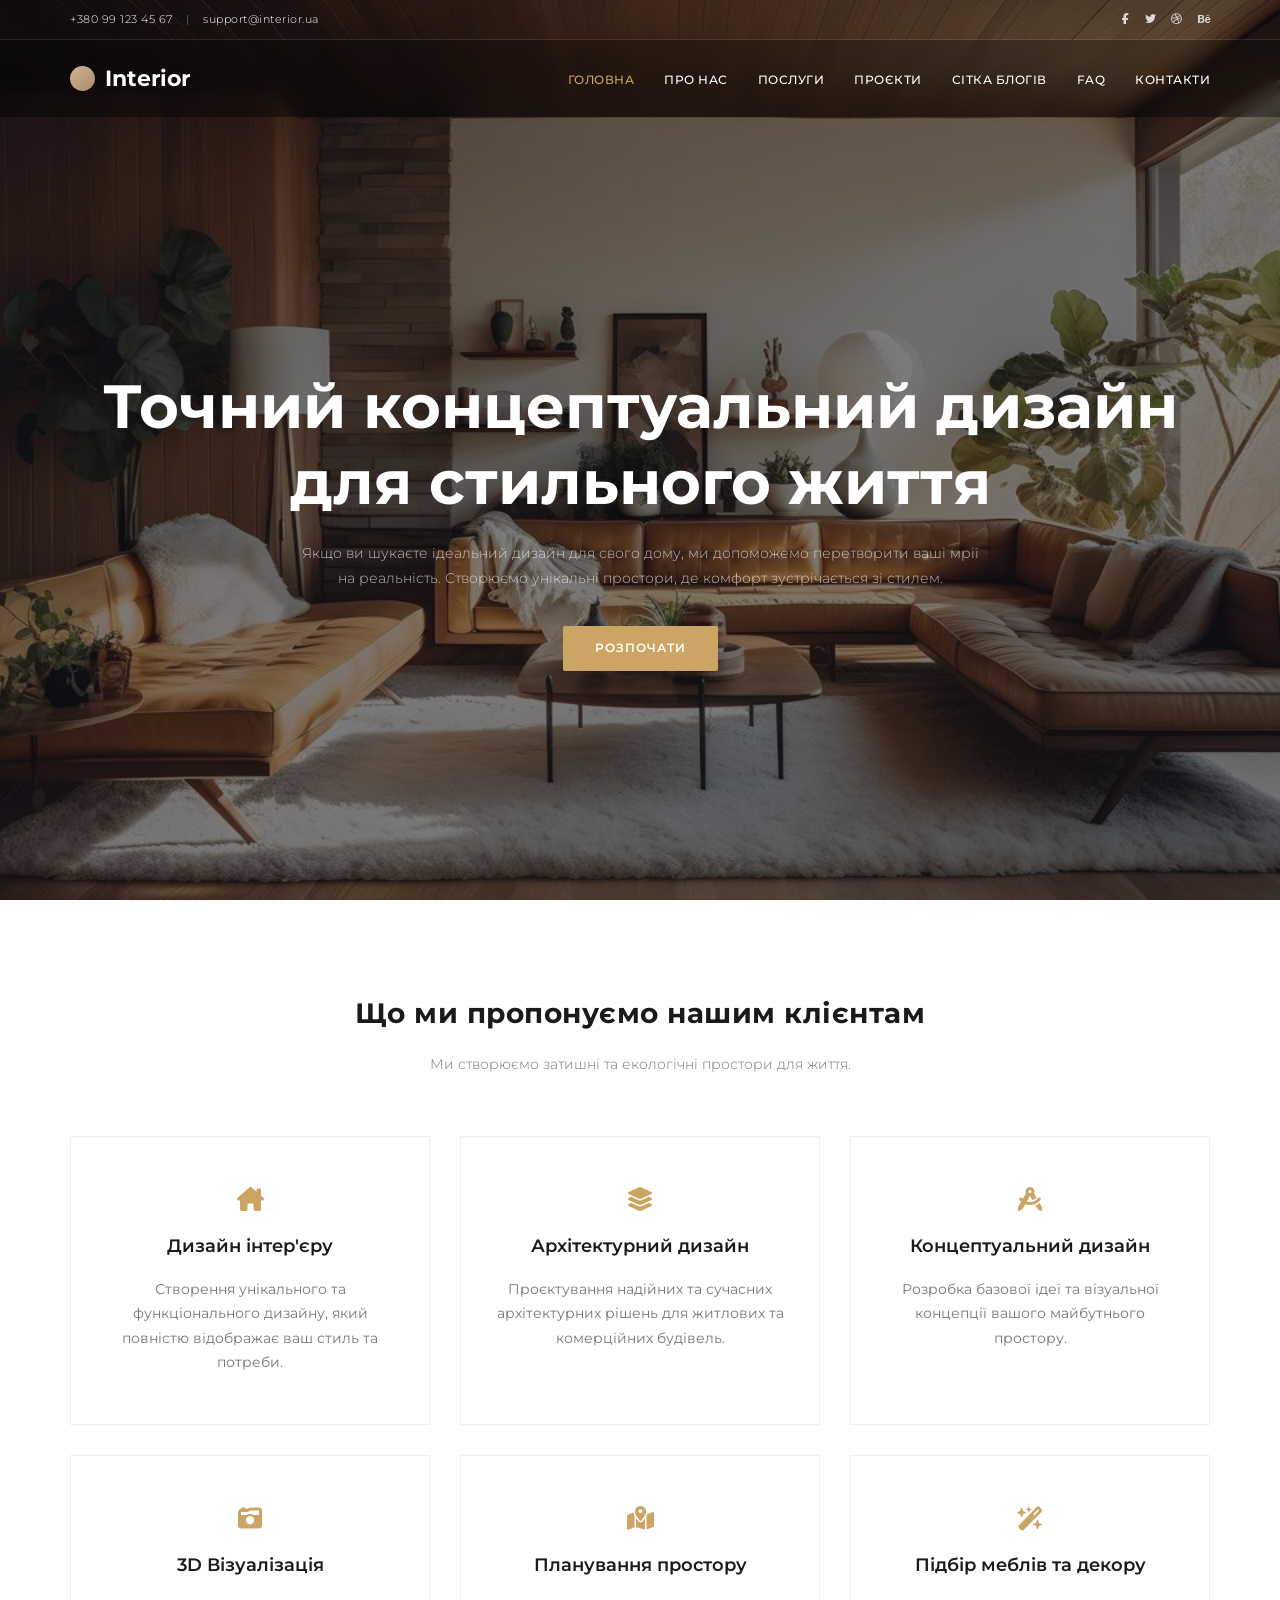
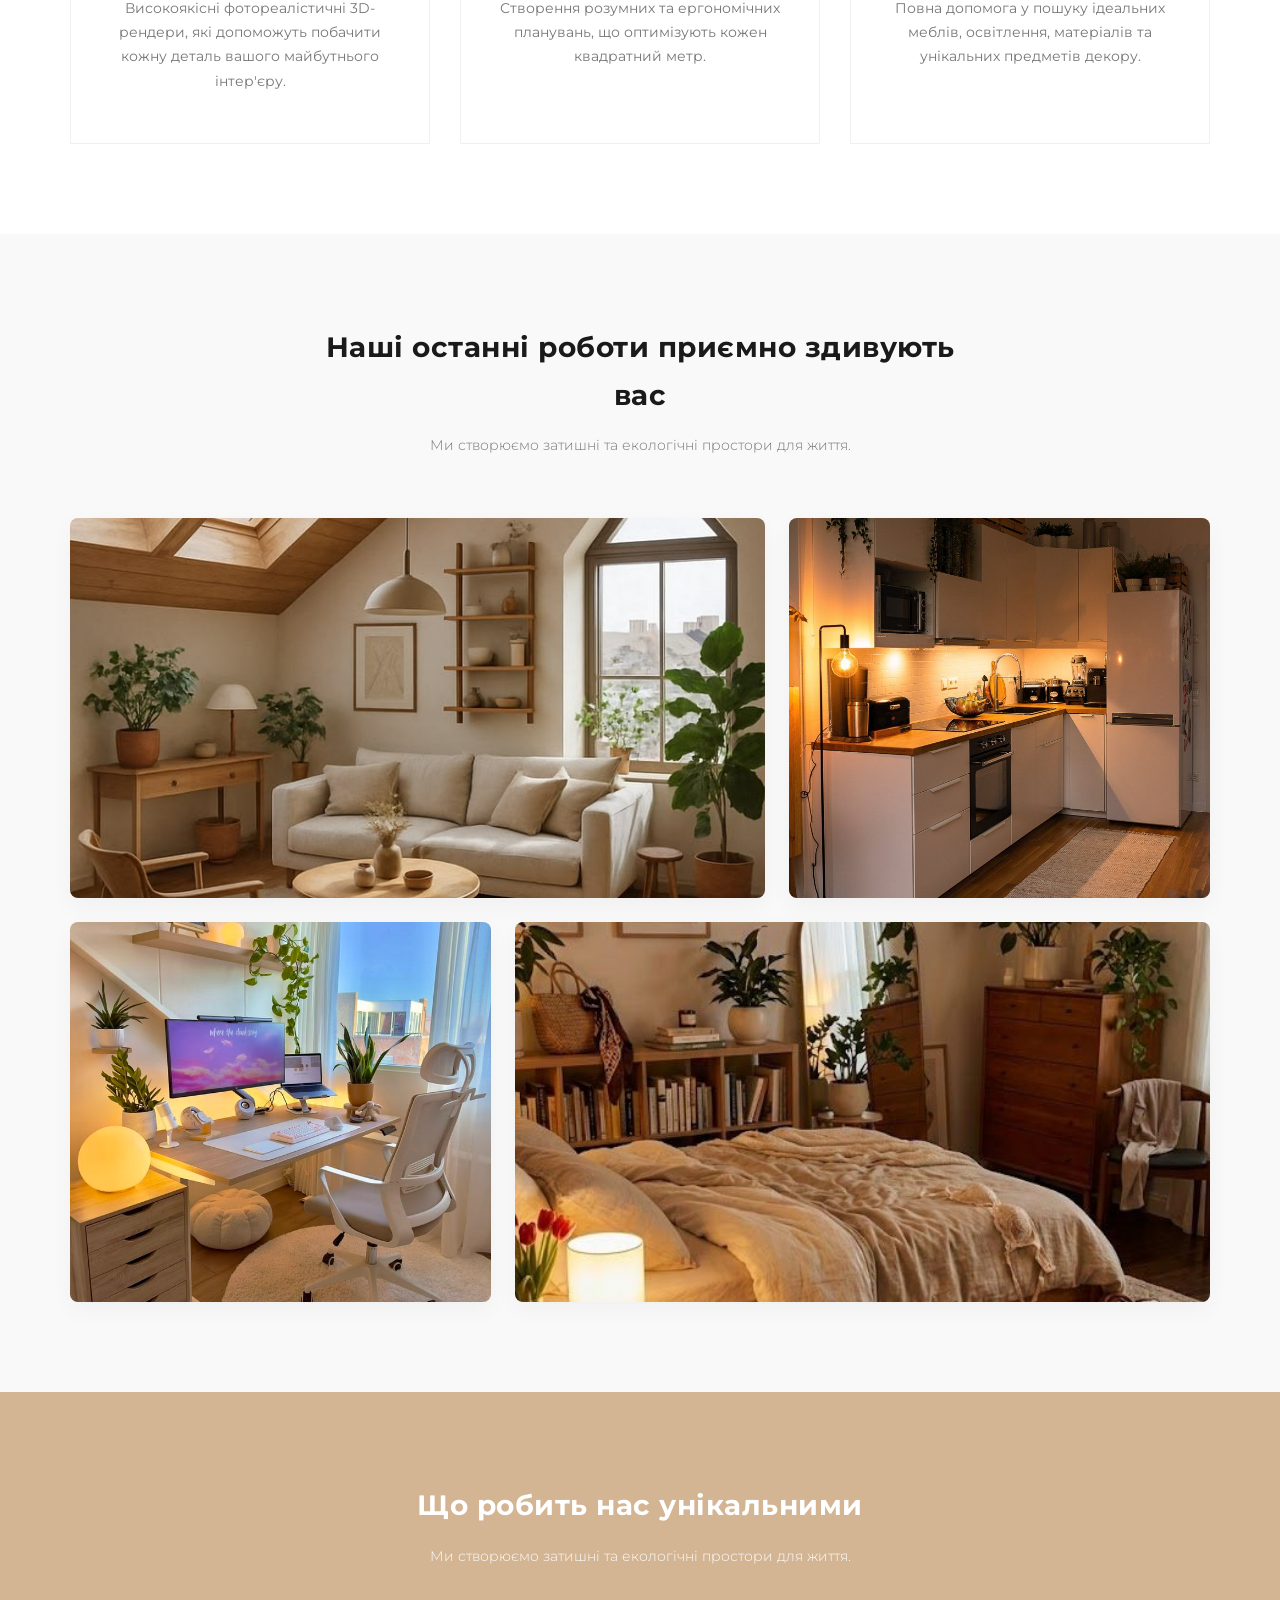
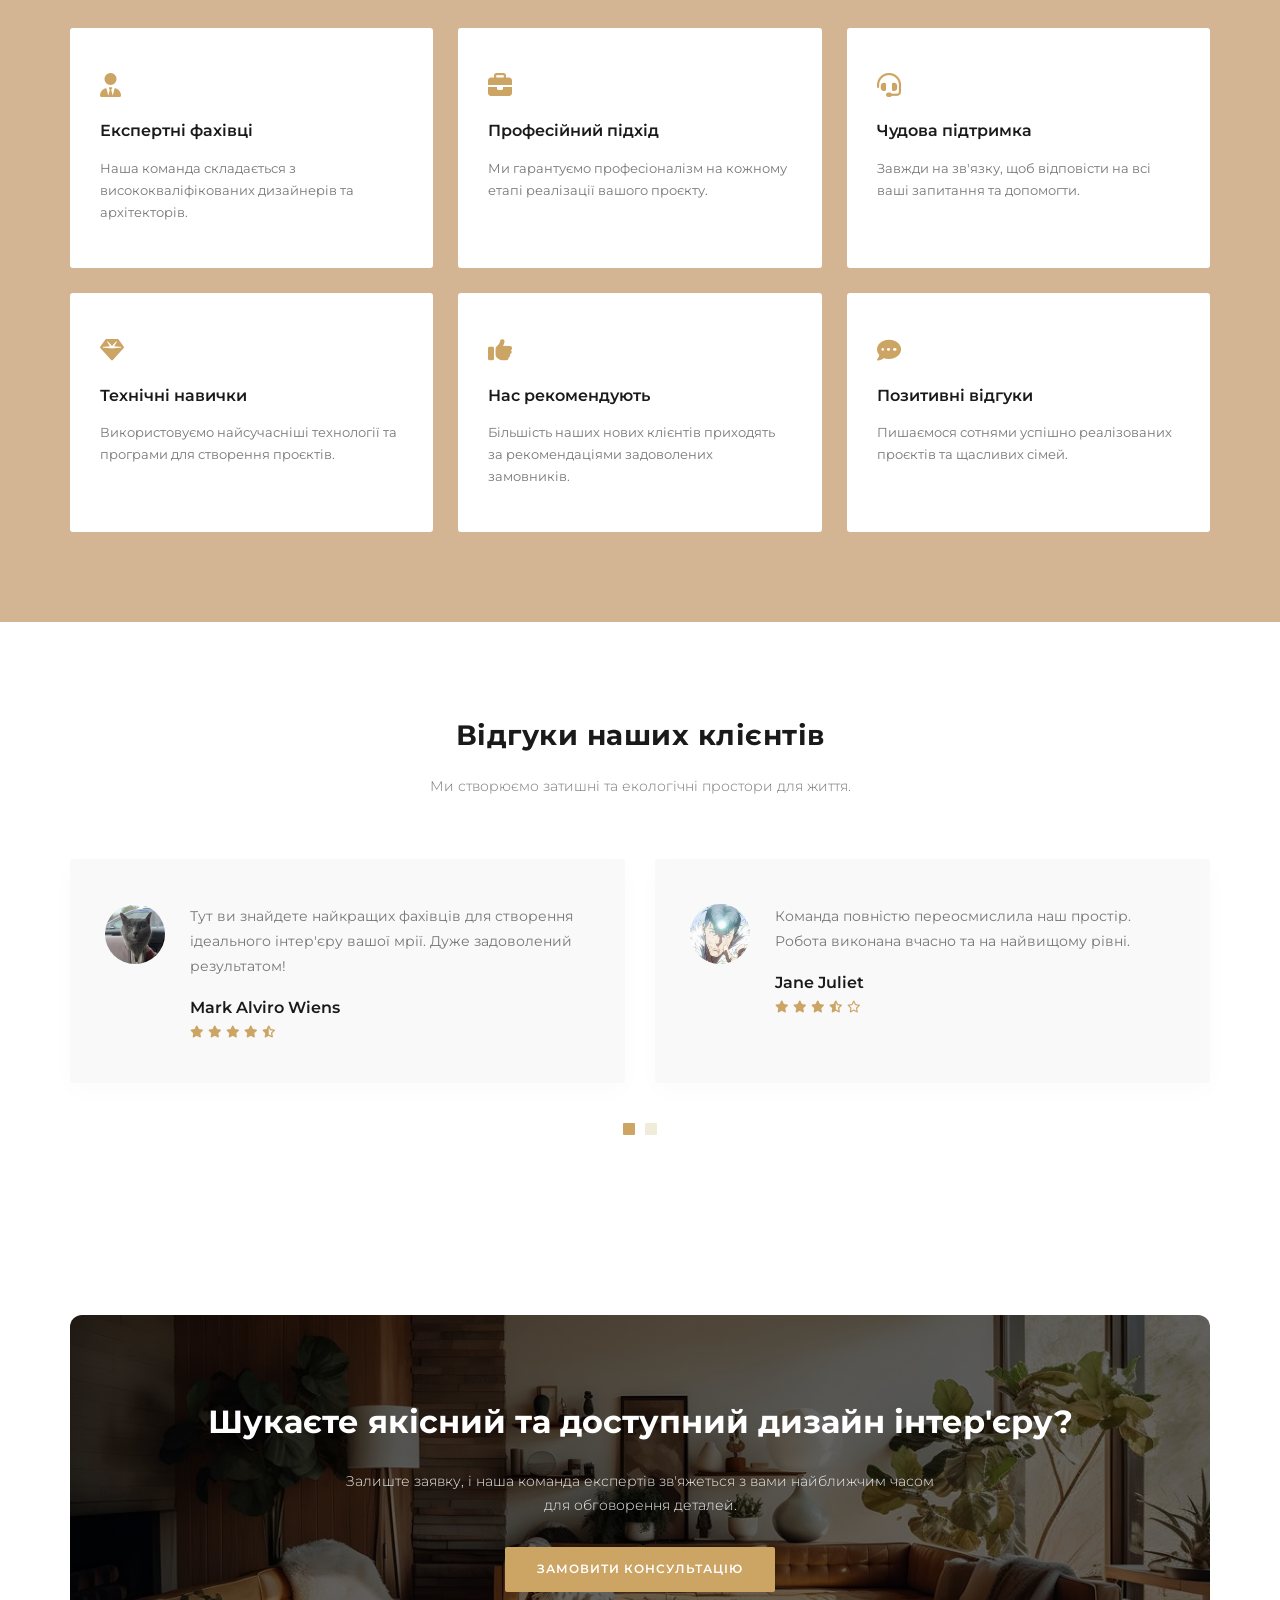
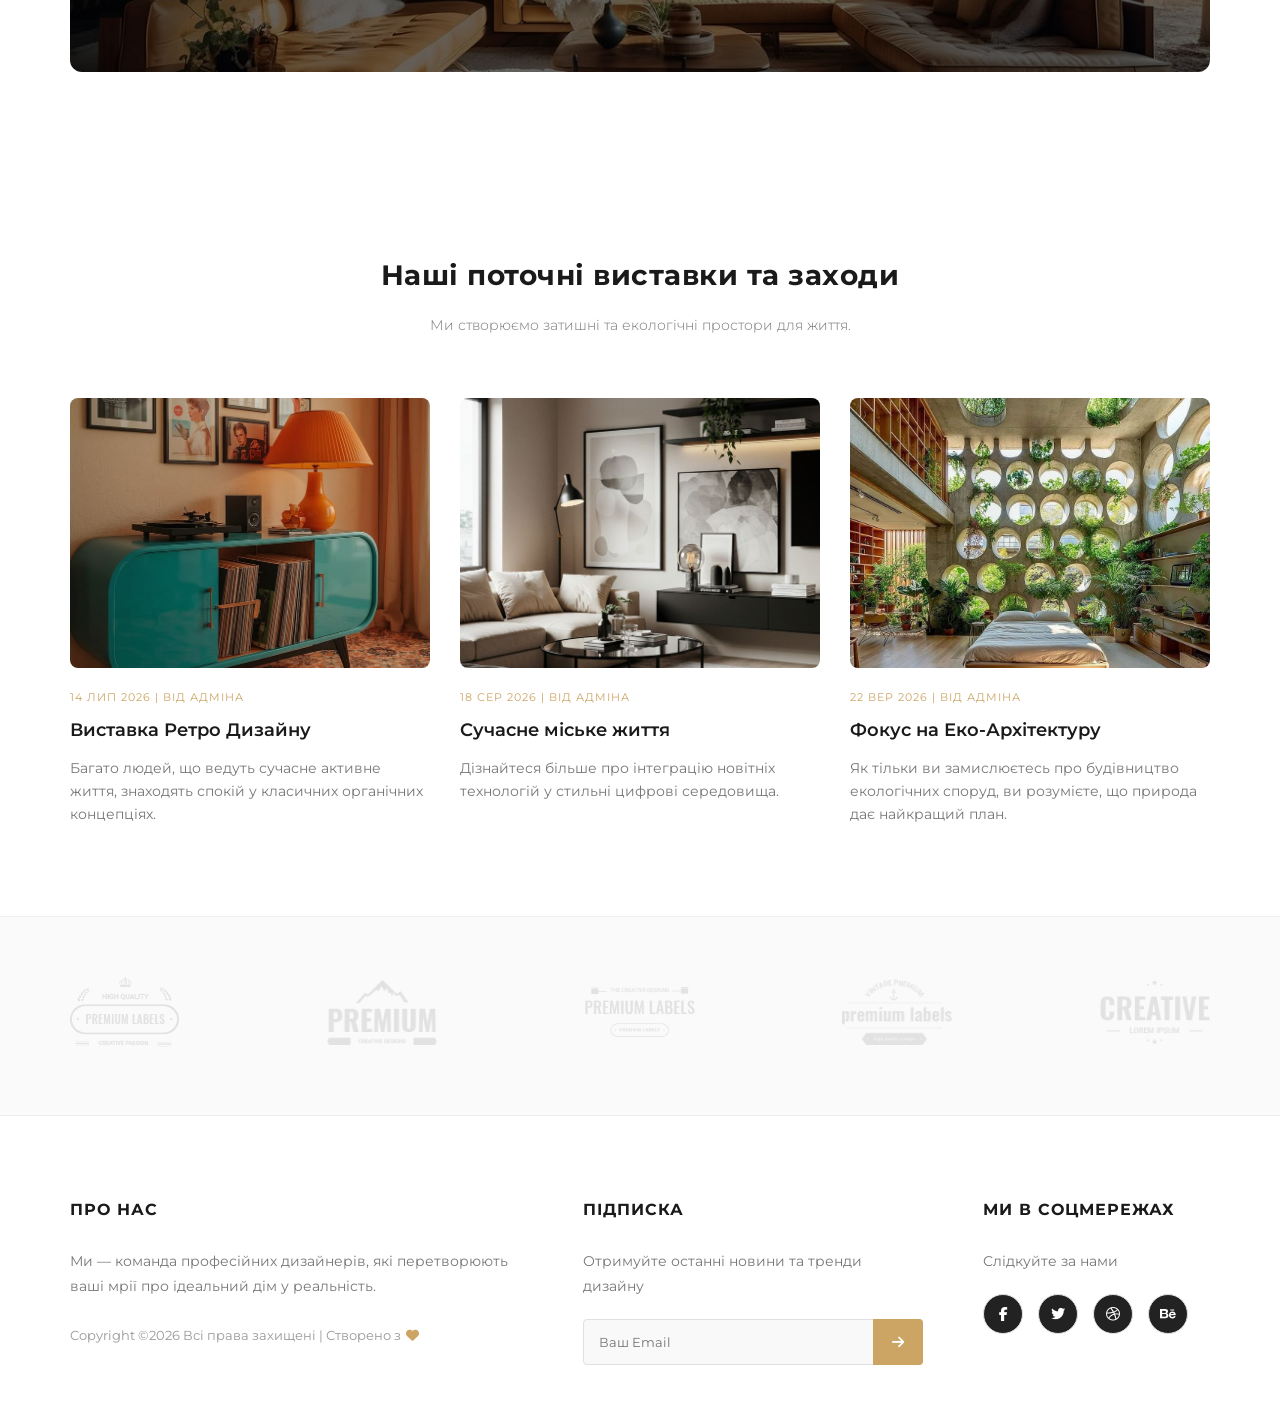
==== commit ba31b8f2: "Add files via upload видалено дроп меню для блогів та сторінки, скорочено до сітки блогів та FAQ" ====
--- a/index.html
+++ b/index.html
@@ -6,7 +6,7 @@
     <meta name="description" content="Студія дизайну інтер'єру - Точний концептуальний дизайн для стильного життя.">
     <title>Дизайн Інтер'єру | Головна</title>
     <link class="favicon" rel="icon" type="image/png" href="assets/img/favicon.png">
-    <link rel="stylesheet" href="assets/css/style.css">
+    <link rel="stylesheet" href="assets/css/style.css?v=2">
     <link rel="stylesheet" href="https://cdnjs.cloudflare.com/ajax/libs/font-awesome/6.4.0/css/all.min.css">
     <style>
         .dropdown-menu {
@@ -74,22 +74,10 @@
                     <ul class="nav__list">
                         <li><a href="index.html" class="active">Головна</a></li>
                         <li><a href="about.html">Про нас</a></li>
-                        <li><a href="index.html#services">Послуги</a></li>
+                        <li><a href="services.html">Послуги</a></li>
                         <li><a href="portfolio.html">Проєкти</a></li>
-                        <li class="dropdown" style="position: relative;">
-                            <a href="#">Блог <i class="fa-solid fa-angle-down" style="font-size: 10px;"></i></a>
-                            <ul class="dropdown-menu">
-                                <li><a href="blog.html">Сітка блогу</a></li>
-                                <li><a href="blog-single.html">Окремий пост</a></li>
-                            </ul>
-                        </li>
-                        <li class="dropdown" style="position: relative;">
-                            <a href="#">Сторінки <i class="fa-solid fa-angle-down" style="font-size: 10px;"></i></a>
-                            <ul class="dropdown-menu">
-                                <li><a href="elementsandfaq.html">FAQ</a></li>
-                                <li><a href="reviews.html">Відгуки</a></li>
-                            </ul>
-                        </li>
+                        <li><a href="blog.html">Сітка блогів</a></li>
+                        <li><a href="elementsandfaq.html">FAQ</a></li>
                         <li><a href="contacts.html">Контакти</a></li>
                     </ul>
                 </nav>
@@ -347,27 +335,7 @@
         </div>
     </footer>
 
-    <script src="assets/js/main.js"></script>
-
-    <!-- ПРЯМИЙ СКРИПТ ДЛЯ СЛАЙДЕРА ВІДГУКІВ (Щоб обійти кеш браузера) -->
-    <script>
-        document.addEventListener('DOMContentLoaded', () => {
-            const dots = document.querySelectorAll(".testimonials-pagination .dot");
-            const pages = document.querySelectorAll(".testimonials-page");
-
-            if (dots.length > 0 && pages.length > 0) {
-                dots.forEach(dot => {
-                    dot.addEventListener("click", function () {
-                        dots.forEach(d => d.classList.remove("active"));
-                        pages.forEach(p => p.classList.remove("active"));
-                        this.classList.add("active");
-                        const pageId = `testimonials-p${this.getAttribute("data-page")}`;
-                        const targetPage = document.getElementById(pageId);
-                        if (targetPage) targetPage.classList.add("active");
-                    });
-                });
-            }
-        });
-    </script>
+    <script src="js/main.js?v=2"></script>
+
 </body>
 </html>
